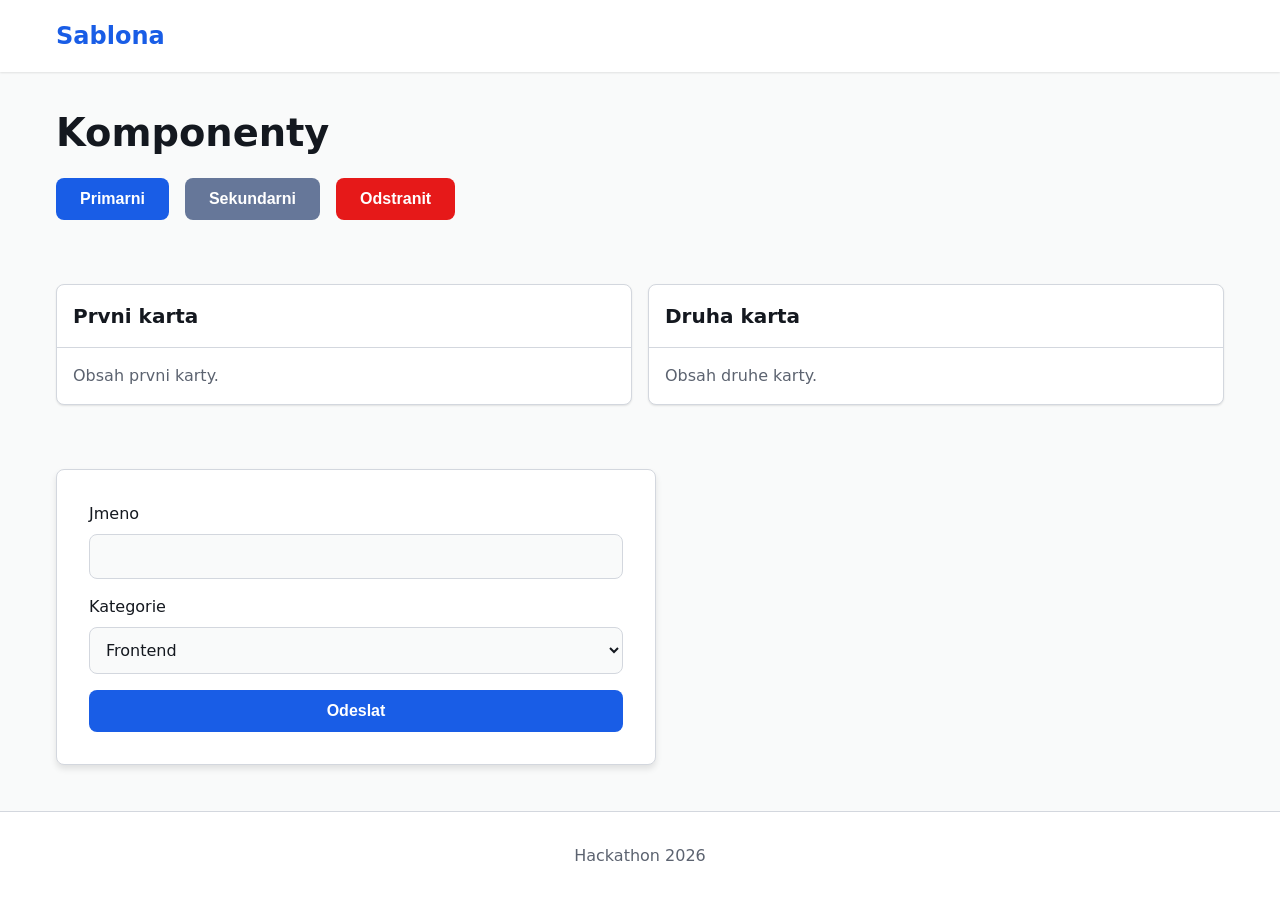
==== index.html @ 53287169 "Initial commit: hackathon template" ====
<!DOCTYPE html>
<html lang="cs" data-theme="light">

<head>
    <meta charset="UTF-8">
    <meta name="viewport" content="width=device-width, initial-scale=1.0">
    <meta name="description" content="Sablona pro hackathon">
    <meta name="theme-color" content="#ffffff">
    <meta property="og:title" content="Hackathon Sablona">
    <meta property="og:description" content="Sablona pro hackathon webove projekty">
    <meta property="og:type" content="website">
    <title>Hackathon Šablona</title>
    <link rel="stylesheet" href="stylesheets/common.css">
</head>

<body>
    <nav class="navbar">
        <div class="navbar__container">
            <span class="navbar__brand">Sablona</span>
            <ul class="navbar__menu">
                <li class="navbar__item">
                    <button class="navbar__theme-toggle" aria-label="Prepnout motiv">
                        <img src="assets/dark-mode.svg" alt="" class="navbar__theme-icon">
                    </button>
                </li>
            </ul>
        </div>
    </nav>
    <main class="main-content">
        <section class="section">
            <h1 class="section__title">Komponenty</h1>
            <div class="button-group">
                <button class="button button--primary">Primarni</button>
                <button class="button button--secondary">Sekundarni</button>
                <button class="button button--danger">Odstranit</button>
            </div>
        </section>
        <section class="section cards">
            <article class="card">
                <div class="card__header">
                    <h2 class="card__title">Prvni karta</h2>
                </div>
                <div class="card__body">
                    <p class="card__description">Obsah prvni karty.</p>
                </div>
            </article>
            <article class="card">
                <div class="card__header">
                    <h2 class="card__title">Druha karta</h2>
                </div>
                <div class="card__body">
                    <p class="card__description">Obsah druhe karty.</p>
                </div>
            </article>
        </section>
        <section class="section">
            <form class="form">
                <div class="form__group">
                    <label class="form__label" for="username">Jmeno</label>
                    <input class="form__input" type="text" id="username" name="username" required>
                </div>
                <div class="form__group">
                    <label class="form__label" for="category">Kategorie</label>
                    <select class="form__select" id="category" name="category" required>
                        <option value="frontend">Frontend</option>
                        <option value="backend">Backend</option>
                    </select>
                </div>
                <button class="button button--primary" type="submit">Odeslat</button>
            </form>
        </section>
    </main>
    <footer class="footer">
        <div class="footer__content">
            <p class="footer__text">Hackathon 2026</p>
        </div>
    </footer>
    <script src="scripts/dark-mode.js"></script>
    <script src="scripts/main.js"></script>
</body>

</html>
---- stylesheets/common.css ----
:root {
    --hue: 220;

    --color-primary-hue: var(--hue);
    --color-primary-saturation: 80%;
    --color-primary-lightness: 50%;

    --color-primary: hsl(var(--color-primary-hue), var(--color-primary-saturation), var(--color-primary-lightness));
    --color-primary-hover: hsl(var(--color-primary-hue), var(--color-primary-saturation), 60%);

    --color-secondary: hsl(var(--hue), 20%, 50%);
    --color-secondary-hover: hsl(var(--hue), 20%, 60%);

    --color-danger: hsl(0, 80%, 50%);
    --color-danger-hover: hsl(0, 80%, 60%);

    --background-color-body: hsl(var(--hue), 10%, 98%);
    --background-color-surface: hsl(var(--hue), 10%, 100%);

    --text-color-main: hsl(var(--hue), 20%, 10%);
    --text-color-muted: hsl(var(--hue), 10%, 40%);

    --border-color-main: hsl(var(--hue), 15%, 85%);
    --border-radius-standard: 0.5rem;

    --shadow-small: 0 1px 2px hsla(var(--hue), 50%, 0%, 0.1);
    --shadow-medium: 0 4px 6px hsla(var(--hue), 50%, 0%, 0.1);

    --transition-duration: 0.2s;

    --spacing-small: 0.5rem;
    --spacing-medium: 1rem;
    --spacing-large: 2rem;

    --container-maximum-width: 1200px;
}

[data-theme="dark"] {
    --background-color-body: hsl(var(--hue), 10%, 10%);
    --background-color-surface: hsl(var(--hue), 10%, 15%);

    --text-color-main: hsl(var(--hue), 10%, 95%);
    --text-color-muted: hsl(var(--hue), 10%, 70%);

    --border-color-main: hsl(var(--hue), 15%, 25%);

    --shadow-small: 0 1px 2px hsla(0, 0%, 0%, 0.5);
    --shadow-medium: 0 4px 6px hsla(0, 0%, 0%, 0.5);
}

* {
    box-sizing: border-box;
    margin: 0;
    padding: 0;
}

body {
    background-color: var(--background-color-body);
    color: var(--text-color-main);
    font-family: system-ui, sans-serif;
    transition: background-color var(--transition-duration), color var(--transition-duration);
    line-height: 1.5;
    display: flex;
    flex-direction: column;
    min-height: 100vh;
}

img {
    max-width: 100%;
    height: auto;
    display: block;
}

.main-content {
    flex: 1;
    width: 100%;
    max-width: var(--container-maximum-width);
    margin: 0 auto;
    padding: var(--spacing-large) var(--spacing-medium);
    display: flex;
    flex-direction: column;
    gap: clamp(2rem, 5vw, 4rem);
}

.section {
    display: flex;
    flex-direction: column;
    gap: var(--spacing-medium);
}

.section__title {
    font-size: clamp(1.5rem, 3vw, 2.5rem);
    color: var(--text-color-main);
}

.navbar {
    background-color: var(--background-color-surface);
    box-shadow: var(--shadow-small);
    position: sticky;
    top: 0;
    z-index: 100;
}

.navbar__container {
    max-width: var(--container-maximum-width);
    margin: 0 auto;
    padding: var(--spacing-medium);
    display: flex;
    justify-content: space-between;
    align-items: center;
}

.navbar__brand {
    font-size: 1.5rem;
    font-weight: 700;
    text-decoration: none;
    color: var(--color-primary);
}

.navbar__menu {
    display: flex;
    list-style: none;
    align-items: center;
    gap: var(--spacing-large);
}

.navbar__item {
    display: flex;
}

.navbar__theme-toggle {
    background-color: transparent;
    border: none;
    cursor: pointer;
    padding: var(--spacing-small);
    border-radius: var(--border-radius-standard);
    transition: background-color var(--transition-duration);
    display: flex;
    align-items: center;
    justify-content: center;
}

.navbar__theme-toggle:hover {
    background-color: var(--border-color-main);
}

.navbar__theme-icon {
    width: 24px;
    height: 24px;
}

.button-group {
    display: flex;
    flex-wrap: wrap;
    gap: var(--spacing-medium);
}

.button {
    padding: 0.75rem 1.5rem;
    border: none;
    border-radius: var(--border-radius-standard);
    font-size: 1rem;
    font-weight: 600;
    cursor: pointer;
    transition: background-color var(--transition-duration), transform var(--transition-duration);
    color: hsl(0, 0%, 100%);
}

.button:active {
    transform: scale(0.98);
}

.button--primary {
    background-color: var(--color-primary);
}

.button--primary:hover {
    background-color: var(--color-primary-hover);
}

.button--secondary {
    background-color: var(--color-secondary);
}

.button--secondary:hover {
    background-color: var(--color-secondary-hover);
}

.button--danger {
    background-color: var(--color-danger);
}

.button--danger:hover {
    background-color: var(--color-danger-hover);
}

.cards {
    display: grid;
    grid-template-columns: repeat(auto-fit, minmax(min(100%, 300px), 1fr));
    gap: var(--spacing-medium);
}

.card {
    background-color: var(--background-color-surface);
    border-radius: var(--border-radius-standard);
    box-shadow: var(--shadow-small);
    overflow: hidden;
    transition: transform var(--transition-duration), box-shadow var(--transition-duration);
    border: 1px solid var(--border-color-main);
    display: flex;
    flex-direction: column;
}

.card:hover {
    transform: translateY(-4px);
    box-shadow: var(--shadow-medium);
}

.card__header {
    padding: var(--spacing-medium);
    border-bottom: 1px solid var(--border-color-main);
}

.card__title {
    font-size: 1.25rem;
    color: var(--text-color-main);
}

.card__body {
    padding: var(--spacing-medium);
}

.card__description {
    color: var(--text-color-muted);
}

.form {
    background-color: var(--background-color-surface);
    padding: var(--spacing-large);
    border-radius: var(--border-radius-standard);
    box-shadow: var(--shadow-medium);
    border: 1px solid var(--border-color-main);
    display: flex;
    flex-direction: column;
    gap: var(--spacing-medium);
    max-width: 600px;
}

.form__group {
    display: flex;
    flex-direction: column;
    gap: var(--spacing-small);
}

.form__label {
    font-weight: 500;
    color: var(--text-color-main);
}

.form__input,
.form__select {
    width: 100%;
    padding: 0.75rem;
    border: 1px solid var(--border-color-main);
    border-radius: var(--border-radius-standard);
    background-color: var(--background-color-body);
    color: var(--text-color-main);
    font-size: 1rem;
    font-family: inherit;
    transition: border-color var(--transition-duration), box-shadow var(--transition-duration);
}

.form__input:focus,
.form__select:focus {
    outline: none;
    border-color: var(--color-primary);
    box-shadow: 0 0 0 3px hsla(var(--hue), 80%, 50%, 0.2);
}

.footer {
    background-color: var(--background-color-surface);
    border-top: 1px solid var(--border-color-main);
    padding: var(--spacing-large) var(--spacing-medium);
    margin-top: auto;
}

.footer__content {
    max-width: var(--container-maximum-width);
    margin: 0 auto;
    text-align: center;
}

.footer__text {
    color: var(--text-color-muted);
}
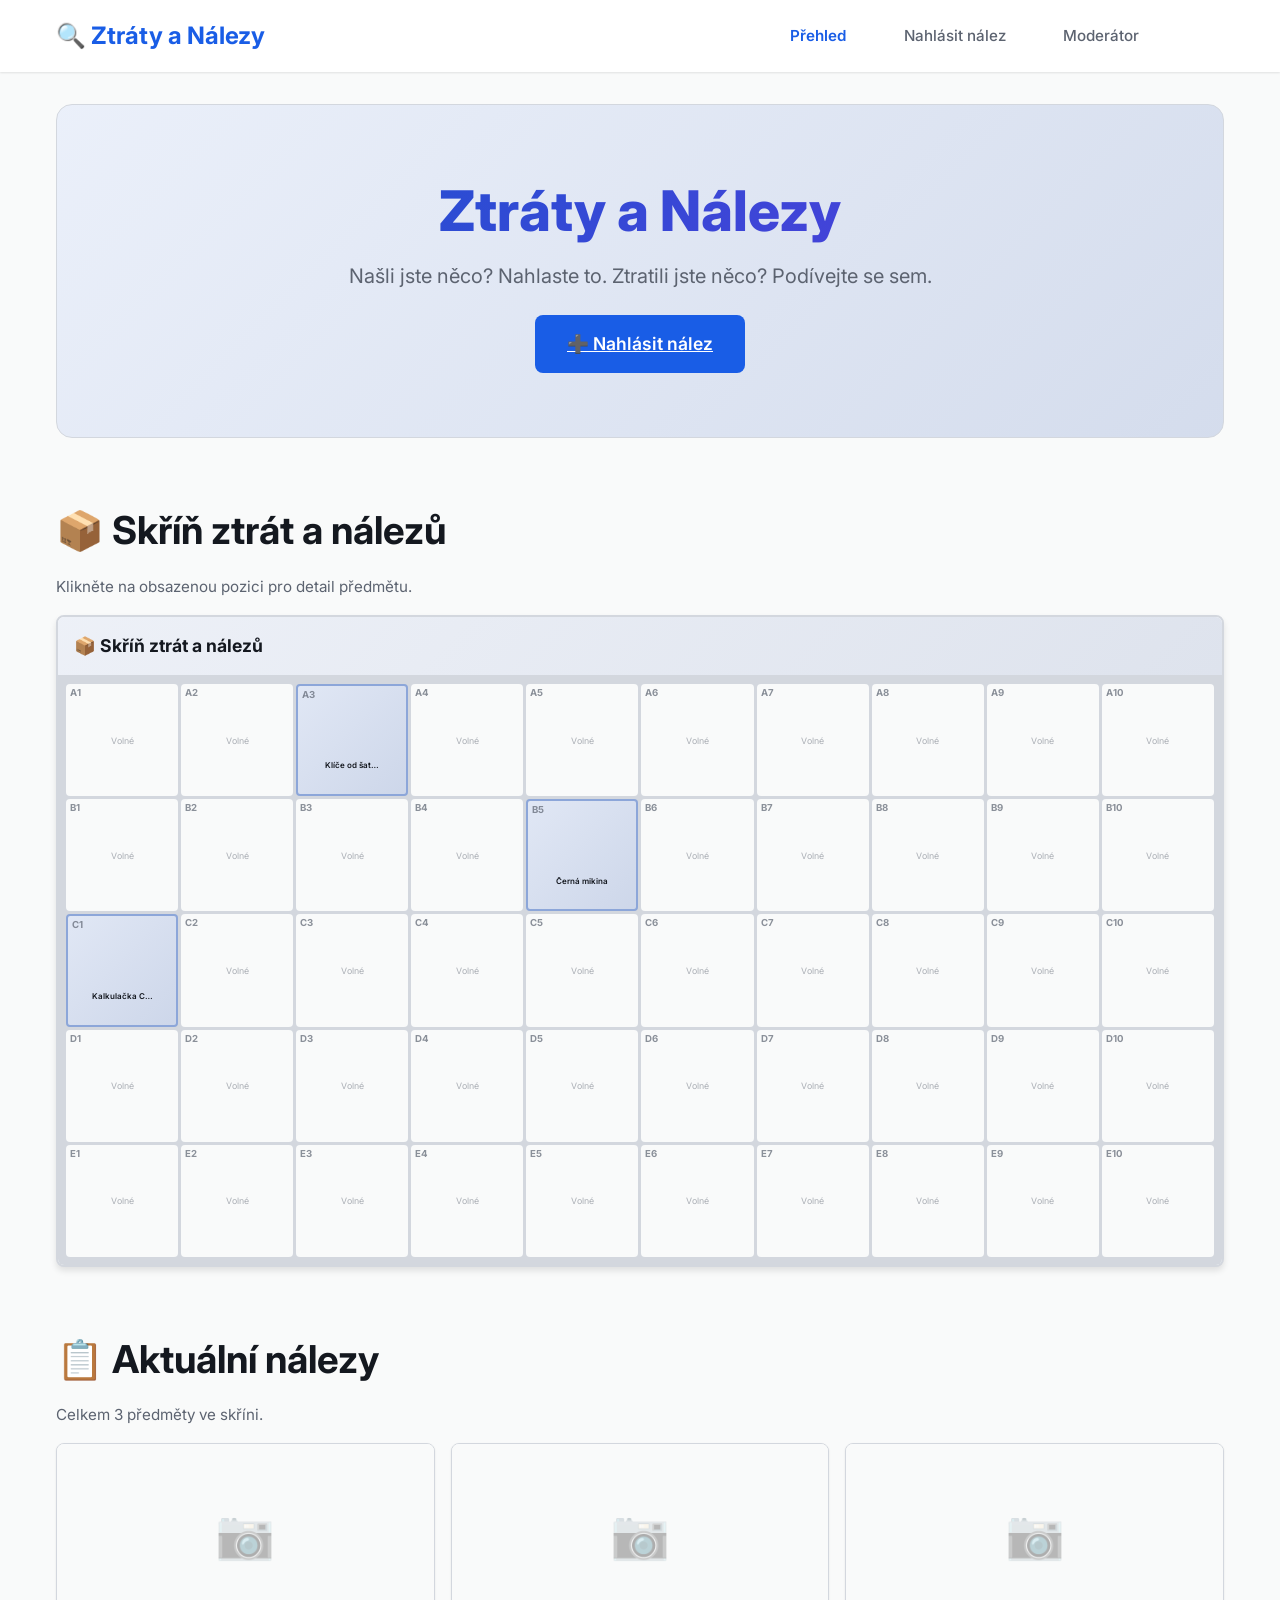
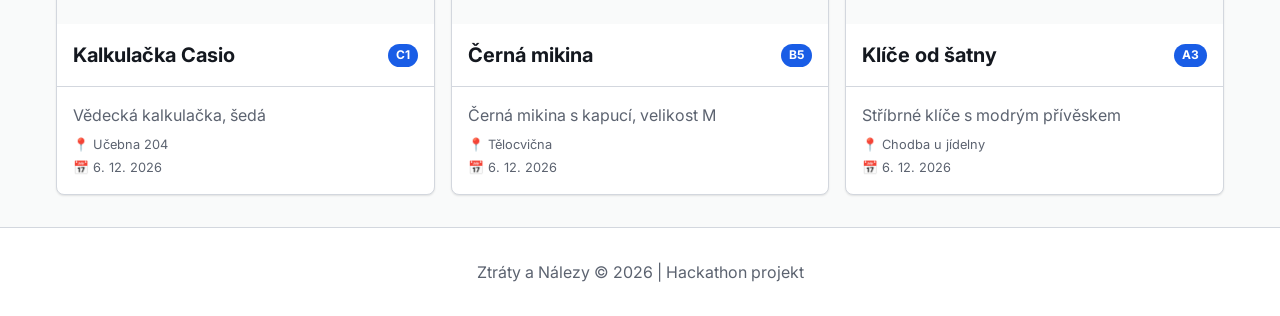
==== commit c6fe9e5c: "feat: SPA app with localStorage, cabinet view, CRUD, admin panel" ====
--- a/index.html
+++ b/index.html
@@ -4,78 +4,73 @@
 <head>
     <meta charset="UTF-8">
     <meta name="viewport" content="width=device-width, initial-scale=1.0">
-    <meta name="description" content="Sablona pro hackathon">
+    <meta name="description" content="Ztráty a nálezy – školní aplikace pro správu nalezených předmětů">
     <meta name="theme-color" content="#ffffff">
-    <meta property="og:title" content="Hackathon Sablona">
-    <meta property="og:description" content="Sablona pro hackathon webove projekty">
+    <meta property="og:title" content="Ztráty a Nálezy">
+    <meta property="og:description" content="Školní systém pro správu ztrát a nálezů">
     <meta property="og:type" content="website">
-    <title>Hackathon Šablona</title>
+    <title>Ztráty a Nálezy</title>
+    <link rel="preconnect" href="https://fonts.googleapis.com">
+    <link rel="preconnect" href="https://fonts.gstatic.com" crossorigin>
+    <link href="https://fonts.googleapis.com/css2?family=Inter:wght@400;500;600;700;800&display=swap" rel="stylesheet">
     <link rel="stylesheet" href="stylesheets/common.css">
+    <link rel="stylesheet" href="stylesheets/cabinet.css">
+    <link rel="stylesheet" href="stylesheets/views.css">
 </head>
 
 <body>
     <nav class="navbar">
         <div class="navbar__container">
-            <span class="navbar__brand">Sablona</span>
-            <ul class="navbar__menu">
+            <a href="#/" class="navbar__brand">
+                <span class="navbar__logo">🔍</span>
+                Ztráty a Nálezy
+            </a>
+            <ul class="navbar__menu" id="nav-menu">
                 <li class="navbar__item">
-                    <button class="navbar__theme-toggle" aria-label="Prepnout motiv">
+                    <a href="#/" class="navbar__link navbar__link--active" data-nav="home">Přehled</a>
+                </li>
+                <li class="navbar__item">
+                    <a href="#/add" class="navbar__link" data-nav="add">Nahlásit nález</a>
+                </li>
+                <li class="navbar__item">
+                    <a href="#/admin" class="navbar__link" data-nav="admin">Moderátor</a>
+                </li>
+                <li class="navbar__item">
+                    <button class="navbar__theme-toggle" id="theme-toggle" aria-label="Přepnout motiv">
                         <img src="assets/dark-mode.svg" alt="" class="navbar__theme-icon">
                     </button>
                 </li>
             </ul>
+            <button class="navbar__hamburger" id="hamburger-toggle" aria-label="Otevřít menu">
+                <span></span>
+                <span></span>
+                <span></span>
+            </button>
         </div>
     </nav>
-    <main class="main-content">
-        <section class="section">
-            <h1 class="section__title">Komponenty</h1>
-            <div class="button-group">
-                <button class="button button--primary">Primarni</button>
-                <button class="button button--secondary">Sekundarni</button>
-                <button class="button button--danger">Odstranit</button>
-            </div>
-        </section>
-        <section class="section cards">
-            <article class="card">
-                <div class="card__header">
-                    <h2 class="card__title">Prvni karta</h2>
-                </div>
-                <div class="card__body">
-                    <p class="card__description">Obsah prvni karty.</p>
-                </div>
-            </article>
-            <article class="card">
-                <div class="card__header">
-                    <h2 class="card__title">Druha karta</h2>
-                </div>
-                <div class="card__body">
-                    <p class="card__description">Obsah druhe karty.</p>
-                </div>
-            </article>
-        </section>
-        <section class="section">
-            <form class="form">
-                <div class="form__group">
-                    <label class="form__label" for="username">Jmeno</label>
-                    <input class="form__input" type="text" id="username" name="username" required>
-                </div>
-                <div class="form__group">
-                    <label class="form__label" for="category">Kategorie</label>
-                    <select class="form__select" id="category" name="category" required>
-                        <option value="frontend">Frontend</option>
-                        <option value="backend">Backend</option>
-                    </select>
-                </div>
-                <button class="button button--primary" type="submit">Odeslat</button>
-            </form>
-        </section>
+
+    <main class="main-content" id="app-root">
+        <div class="loading-spinner" id="initial-loader">
+            <div class="spinner"></div>
+            <p>Načítání...</p>
+        </div>
     </main>
+
     <footer class="footer">
         <div class="footer__content">
-            <p class="footer__text">Hackathon 2026</p>
+            <p class="footer__text">Ztráty a Nálezy &copy; 2026 | Hackathon projekt</p>
         </div>
     </footer>
+
+    <script src="scripts/data-service.js"></script>
+    <script src="scripts/storage.js"></script>
+    <script src="scripts/cabinet.js"></script>
     <script src="scripts/dark-mode.js"></script>
+    <script src="scripts/router.js"></script>
+    <script src="scripts/views/home.js"></script>
+    <script src="scripts/views/add-item.js"></script>
+    <script src="scripts/views/item-detail.js"></script>
+    <script src="scripts/views/admin.js"></script>
     <script src="scripts/main.js"></script>
 </body>
 
--- a/stylesheets/common.css
+++ b/stylesheets/common.css
@@ -57,7 +57,7 @@
 body {
     background-color: var(--background-color-body);
     color: var(--text-color-main);
-    font-family: system-ui, sans-serif;
+    font-family: 'Inter', system-ui, sans-serif;
     transition: background-color var(--transition-duration), color var(--transition-duration);
     line-height: 1.5;
     display: flex;
@@ -292,4 +292,85 @@
 
 .footer__text {
     color: var(--text-color-muted);
+}
+
+/* ---- Hamburger menu ---- */
+.navbar__hamburger {
+    display: none;
+    flex-direction: column;
+    gap: 5px;
+    padding: 0.5rem;
+    background: none;
+    border: none;
+    cursor: pointer;
+}
+
+.navbar__hamburger span {
+    display: block;
+    width: 24px;
+    height: 2px;
+    background-color: var(--text-color-main);
+    transition: all 0.3s ease;
+    border-radius: 2px;
+}
+
+.navbar__hamburger--active span:nth-child(1) {
+    transform: rotate(45deg) translate(5px, 5px);
+}
+
+.navbar__hamburger--active span:nth-child(2) {
+    opacity: 0;
+}
+
+.navbar__hamburger--active span:nth-child(3) {
+    transform: rotate(-45deg) translate(5px, -5px);
+}
+
+@media (max-width: 768px) {
+    .navbar__hamburger {
+        display: flex;
+    }
+
+    .navbar__menu {
+        display: none;
+        position: absolute;
+        top: 100%;
+        left: 0;
+        right: 0;
+        flex-direction: column;
+        background-color: var(--background-color-surface);
+        box-shadow: var(--shadow-medium);
+        padding: var(--spacing-medium);
+        gap: var(--spacing-small);
+        border-top: 1px solid var(--border-color-main);
+    }
+
+    .navbar__menu--open {
+        display: flex;
+    }
+
+    .navbar__container {
+        position: relative;
+    }
+}
+
+/* ---- Nav links ---- */
+.navbar__link {
+    color: var(--text-color-muted);
+    text-decoration: none;
+    font-weight: 500;
+    font-size: 0.95rem;
+    padding: 0.4rem 0.8rem;
+    border-radius: var(--border-radius-standard);
+    transition: all var(--transition-duration);
+}
+
+.navbar__link:hover {
+    color: var(--text-color-main);
+    background-color: var(--border-color-main);
+}
+
+.navbar__link--active {
+    color: var(--color-primary);
+    font-weight: 600;
 }
--- a/stylesheets/cabinet.css
+++ b/stylesheets/cabinet.css
@@ -0,0 +1,214 @@
+/* =============================================================================
+   Cabinet – vizualizace skříně
+   ============================================================================= */
+
+.cabinet {
+    background-color: var(--background-color-surface);
+    border: 2px solid var(--border-color-main);
+    border-radius: var(--border-radius-standard);
+    overflow: hidden;
+    box-shadow: var(--shadow-medium);
+}
+
+.cabinet__header {
+    padding: var(--spacing-medium);
+    border-bottom: 1px solid var(--border-color-main);
+    background: linear-gradient(135deg,
+            hsl(var(--hue), 40%, 95%),
+            hsl(var(--hue), 30%, 90%));
+}
+
+[data-theme="dark"] .cabinet__header {
+    background: linear-gradient(135deg,
+            hsl(var(--hue), 20%, 18%),
+            hsl(var(--hue), 15%, 14%));
+}
+
+.cabinet__title {
+    font-size: 1.1rem;
+    font-weight: 700;
+    color: var(--text-color-main);
+}
+
+.cabinet__grid {
+    display: grid;
+    grid-template-columns: repeat(10, 1fr);
+    gap: 3px;
+    padding: var(--spacing-small);
+    background-color: var(--border-color-main);
+}
+
+.cabinet__cell {
+    aspect-ratio: 1;
+    background-color: var(--background-color-body);
+    border-radius: 4px;
+    display: flex;
+    flex-direction: column;
+    align-items: center;
+    justify-content: center;
+    padding: 4px;
+    position: relative;
+    transition: all var(--transition-duration) ease;
+    cursor: default;
+    overflow: hidden;
+    min-height: 60px;
+}
+
+.cabinet__cell-label {
+    font-size: 0.6rem;
+    font-weight: 700;
+    color: var(--text-color-muted);
+    position: absolute;
+    top: 2px;
+    left: 4px;
+    opacity: 0.7;
+    z-index: 2;
+}
+
+.cabinet__cell-empty {
+    font-size: 0.55rem;
+    color: var(--text-color-muted);
+    opacity: 0.5;
+}
+
+/* Obsazená buňka */
+.cabinet__cell--occupied {
+    background: linear-gradient(135deg,
+            hsl(var(--hue), 50%, 92%),
+            hsl(var(--hue), 40%, 86%));
+    cursor: pointer;
+    border: 2px solid hsl(var(--hue), 50%, 70%);
+}
+
+[data-theme="dark"] .cabinet__cell--occupied {
+    background: linear-gradient(135deg,
+            hsl(var(--hue), 30%, 22%),
+            hsl(var(--hue), 25%, 18%));
+    border-color: hsl(var(--hue), 40%, 40%);
+}
+
+.cabinet__cell--occupied:hover {
+    transform: scale(1.05);
+    box-shadow: 0 4px 12px hsla(var(--hue), 60%, 50%, 0.3);
+    z-index: 10;
+}
+
+.cabinet__cell-preview {
+    width: 70%;
+    height: 50%;
+    border-radius: 3px;
+    overflow: hidden;
+    display: flex;
+    align-items: center;
+    justify-content: center;
+}
+
+.cabinet__cell-img {
+    width: 100%;
+    height: 100%;
+    object-fit: cover;
+    border-radius: 3px;
+}
+
+.cabinet__cell-name {
+    font-size: 0.5rem;
+    font-weight: 600;
+    color: var(--text-color-main);
+    text-align: center;
+    line-height: 1.2;
+    margin-top: 2px;
+    max-width: 100%;
+    overflow: hidden;
+    text-overflow: ellipsis;
+    white-space: nowrap;
+}
+
+/* Volitelná buňka (ve formuláři) */
+.cabinet__cell--selectable {
+    cursor: pointer;
+    background-color: hsla(140, 50%, 92%, 1);
+    border: 2px dashed hsla(140, 50%, 50%, 0.5);
+}
+
+[data-theme="dark"] .cabinet__cell--selectable {
+    background-color: hsla(140, 30%, 15%, 1);
+    border-color: hsla(140, 40%, 35%, 0.5);
+}
+
+.cabinet__cell--selectable:hover {
+    background-color: hsla(140, 60%, 85%, 1);
+    border-color: hsla(140, 60%, 45%, 0.8);
+    transform: scale(1.05);
+}
+
+[data-theme="dark"] .cabinet__cell--selectable:hover {
+    background-color: hsla(140, 30%, 22%, 1);
+    border-color: hsla(140, 50%, 40%, 0.8);
+}
+
+/* Vybraná buňka */
+.cabinet__cell--selected {
+    background-color: hsl(140, 60%, 75%) !important;
+    border: 2px solid hsl(140, 70%, 40%) !important;
+    box-shadow: 0 0 0 3px hsla(140, 70%, 50%, 0.3);
+}
+
+[data-theme="dark"] .cabinet__cell--selected {
+    background-color: hsl(140, 40%, 25%) !important;
+    border-color: hsl(140, 50%, 45%) !important;
+}
+
+/* Vybraná pozice label */
+.selected-position {
+    display: none;
+    padding: 0.5rem 1rem;
+    background: hsl(140, 50%, 92%);
+    border: 1px solid hsl(140, 40%, 70%);
+    border-radius: var(--border-radius-standard);
+    color: hsl(140, 60%, 25%);
+    font-weight: 600;
+    font-size: 0.9rem;
+    margin-bottom: 0.5rem;
+}
+
+[data-theme="dark"] .selected-position {
+    background: hsl(140, 30%, 15%);
+    border-color: hsl(140, 30%, 35%);
+    color: hsl(140, 40%, 70%);
+}
+
+.selected-position.visible {
+    display: inline-block;
+}
+
+/* Responsive – menší buňky na mobilu */
+@media (max-width: 768px) {
+    .cabinet__grid {
+        grid-template-columns: repeat(10, 1fr);
+        gap: 2px;
+        padding: 3px;
+    }
+
+    .cabinet__cell {
+        min-height: 40px;
+        padding: 2px;
+    }
+
+    .cabinet__cell-label {
+        font-size: 0.45rem;
+    }
+
+    .cabinet__cell-name {
+        font-size: 0.4rem;
+    }
+
+    .cabinet__cell-empty {
+        display: none;
+    }
+}
+
+@media (max-width: 480px) {
+    .cabinet__grid {
+        grid-template-columns: repeat(5, 1fr);
+    }
+}
--- a/stylesheets/views.css
+++ b/stylesheets/views.css
@@ -0,0 +1,673 @@
+/* =============================================================================
+   Views – styly pro jednotlivé pohledy a komponenty
+   ============================================================================= */
+
+/* ---- Hero sekce ---- */
+.hero {
+    text-align: center;
+    padding: clamp(2rem, 6vw, 4rem) var(--spacing-medium);
+    background: linear-gradient(135deg,
+            hsl(var(--hue), 60%, 95%),
+            hsl(var(--hue), 40%, 88%));
+    border-radius: calc(var(--border-radius-standard) * 2);
+    border: 1px solid var(--border-color-main);
+}
+
+[data-theme="dark"] .hero {
+    background: linear-gradient(135deg,
+            hsl(var(--hue), 25%, 16%),
+            hsl(var(--hue), 20%, 12%));
+}
+
+.hero__title {
+    font-size: clamp(2rem, 5vw, 3.5rem);
+    font-weight: 800;
+    background: linear-gradient(135deg,
+            hsl(var(--hue), 80%, 45%),
+            hsl(calc(var(--hue) + 30), 70%, 55%));
+    -webkit-background-clip: text;
+    -webkit-text-fill-color: transparent;
+    background-clip: text;
+    margin-bottom: 0.5rem;
+}
+
+.hero__subtitle {
+    font-size: clamp(1rem, 2vw, 1.25rem);
+    color: var(--text-color-muted);
+    margin-bottom: 1.5rem;
+}
+
+.hero__actions {
+    display: flex;
+    justify-content: center;
+    gap: var(--spacing-medium);
+    flex-wrap: wrap;
+}
+
+/* ---- Tlačítka – rozšíření ---- */
+.button--large {
+    padding: 1rem 2rem;
+    font-size: 1.1rem;
+}
+
+.button--small {
+    padding: 0.4rem 0.8rem;
+    font-size: 0.8rem;
+}
+
+/* ---- Section rozšíření ---- */
+.section__description {
+    color: var(--text-color-muted);
+    font-size: 0.95rem;
+}
+
+/* ---- Page header ---- */
+.page-header {
+    display: flex;
+    flex-direction: column;
+    gap: var(--spacing-small);
+    margin-bottom: var(--spacing-medium);
+}
+
+.back-link {
+    color: var(--color-primary);
+    text-decoration: none;
+    font-weight: 500;
+    font-size: 0.9rem;
+    transition: opacity var(--transition-duration);
+}
+
+.back-link:hover {
+    opacity: 0.8;
+}
+
+/* ---- Cards – rozšíření ---- */
+.card--clickable {
+    cursor: pointer;
+}
+
+.card__image-container {
+    width: 100%;
+    height: 180px;
+    overflow: hidden;
+    background-color: var(--background-color-body);
+}
+
+.card__image {
+    width: 100%;
+    height: 100%;
+    object-fit: cover;
+    transition: transform 0.3s ease;
+}
+
+.card--clickable:hover .card__image {
+    transform: scale(1.05);
+}
+
+.card__image-placeholder {
+    width: 100%;
+    height: 100%;
+    display: flex;
+    align-items: center;
+    justify-content: center;
+    font-size: 3rem;
+    color: var(--text-color-muted);
+    opacity: 0.3;
+}
+
+.card__header {
+    display: flex;
+    justify-content: space-between;
+    align-items: center;
+}
+
+.card__badge {
+    background: var(--color-primary);
+    color: white;
+    padding: 0.15rem 0.5rem;
+    border-radius: 999px;
+    font-size: 0.75rem;
+    font-weight: 700;
+}
+
+.card__meta {
+    display: flex;
+    flex-direction: column;
+    gap: 0.25rem;
+    margin-top: 0.5rem;
+}
+
+.card__meta-item {
+    font-size: 0.8rem;
+    color: var(--text-color-muted);
+}
+
+/* ---- Photo upload ---- */
+.photo-upload {
+    position: relative;
+}
+
+.photo-upload__input {
+    position: absolute;
+    opacity: 0;
+    width: 0;
+    height: 0;
+}
+
+.photo-upload__label {
+    display: flex;
+    flex-direction: column;
+    align-items: center;
+    justify-content: center;
+    padding: 2rem;
+    border: 2px dashed var(--border-color-main);
+    border-radius: var(--border-radius-standard);
+    cursor: pointer;
+    transition: all var(--transition-duration);
+    background: var(--background-color-body);
+}
+
+.photo-upload__label:hover {
+    border-color: var(--color-primary);
+    background: hsl(var(--hue), 40%, 96%);
+}
+
+[data-theme="dark"] .photo-upload__label:hover {
+    background: hsl(var(--hue), 15%, 18%);
+}
+
+.photo-upload__icon {
+    font-size: 2.5rem;
+    margin-bottom: 0.5rem;
+}
+
+.photo-upload__text {
+    color: var(--text-color-muted);
+    font-size: 0.9rem;
+}
+
+.photo-preview {
+    margin-top: var(--spacing-medium);
+    display: flex;
+    flex-direction: column;
+    align-items: center;
+    gap: var(--spacing-small);
+}
+
+.photo-preview__img {
+    max-width: 300px;
+    max-height: 300px;
+    border-radius: var(--border-radius-standard);
+    border: 1px solid var(--border-color-main);
+    box-shadow: var(--shadow-small);
+}
+
+.photo-preview__loading {
+    color: var(--text-color-muted);
+    font-style: italic;
+}
+
+.photo-preview__error {
+    color: var(--color-danger);
+}
+
+/* ---- Detail view ---- */
+.detail {
+    display: grid;
+    grid-template-columns: 1fr 1fr;
+    gap: var(--spacing-large);
+    background: var(--background-color-surface);
+    border-radius: calc(var(--border-radius-standard) * 2);
+    border: 1px solid var(--border-color-main);
+    overflow: hidden;
+    box-shadow: var(--shadow-medium);
+}
+
+.detail__image-section {
+    min-height: 300px;
+    background: var(--background-color-body);
+    display: flex;
+    align-items: center;
+    justify-content: center;
+}
+
+.detail__image {
+    width: 100%;
+    height: 100%;
+    object-fit: cover;
+}
+
+.detail__image-placeholder {
+    font-size: 3rem;
+    color: var(--text-color-muted);
+    opacity: 0.3;
+    text-align: center;
+    line-height: 1.8;
+}
+
+.detail__info-section {
+    padding: var(--spacing-large);
+    display: flex;
+    flex-direction: column;
+    gap: var(--spacing-medium);
+}
+
+.detail__header {
+    display: flex;
+    justify-content: space-between;
+    align-items: flex-start;
+    gap: var(--spacing-medium);
+    flex-wrap: wrap;
+}
+
+.detail__title {
+    font-size: clamp(1.5rem, 3vw, 2rem);
+    font-weight: 800;
+}
+
+.detail__badge {
+    padding: 0.3rem 0.8rem;
+    border-radius: 999px;
+    font-size: 0.8rem;
+    font-weight: 700;
+    white-space: nowrap;
+}
+
+.detail__badge--available {
+    background: hsl(var(--hue), 50%, 90%);
+    color: hsl(var(--hue), 60%, 35%);
+}
+
+.detail__badge--picked {
+    background: hsl(140, 50%, 90%);
+    color: hsl(140, 60%, 30%);
+}
+
+[data-theme="dark"] .detail__badge--available {
+    background: hsl(var(--hue), 30%, 20%);
+    color: hsl(var(--hue), 50%, 70%);
+}
+
+[data-theme="dark"] .detail__badge--picked {
+    background: hsl(140, 25%, 18%);
+    color: hsl(140, 50%, 65%);
+}
+
+.detail__description {
+    color: var(--text-color-muted);
+    font-size: 1rem;
+    line-height: 1.6;
+}
+
+.detail__meta-grid {
+    display: grid;
+    grid-template-columns: 1fr 1fr;
+    gap: var(--spacing-small);
+}
+
+.detail__meta-card {
+    display: flex;
+    align-items: center;
+    gap: 0.6rem;
+    padding: 0.75rem;
+    background: var(--background-color-body);
+    border-radius: var(--border-radius-standard);
+    border: 1px solid var(--border-color-main);
+}
+
+.detail__meta-icon {
+    font-size: 1.3rem;
+}
+
+.detail__meta-label {
+    display: block;
+    font-size: 0.7rem;
+    color: var(--text-color-muted);
+    text-transform: uppercase;
+    letter-spacing: 0.05em;
+}
+
+.detail__meta-value {
+    display: block;
+    font-weight: 600;
+    font-size: 0.9rem;
+}
+
+/* Pickup form */
+.detail__pickup-form {
+    padding: var(--spacing-medium);
+    background: hsl(var(--hue), 30%, 95%);
+    border-radius: var(--border-radius-standard);
+    border: 1px solid var(--border-color-main);
+}
+
+[data-theme="dark"] .detail__pickup-form {
+    background: hsl(var(--hue), 15%, 14%);
+}
+
+.detail__pickup-title {
+    font-size: 1.1rem;
+    margin-bottom: 0.5rem;
+}
+
+.detail__pickup-hint {
+    font-size: 0.9rem;
+    color: var(--text-color-muted);
+    margin-bottom: 1rem;
+}
+
+.detail__pickup-inline {
+    display: flex;
+    gap: var(--spacing-small);
+}
+
+.detail__pickup-inline .form__input {
+    flex: 1;
+}
+
+.detail__pickup-info {
+    padding: var(--spacing-medium);
+    background: hsl(140, 40%, 93%);
+    border-radius: var(--border-radius-standard);
+    border: 1px solid hsl(140, 30%, 75%);
+}
+
+[data-theme="dark"] .detail__pickup-info {
+    background: hsl(140, 20%, 14%);
+    border-color: hsl(140, 20%, 30%);
+}
+
+/* ---- Success view ---- */
+.success-view {
+    display: flex;
+    justify-content: center;
+    padding-top: 2rem;
+}
+
+.success-card {
+    text-align: center;
+    background: var(--background-color-surface);
+    padding: var(--spacing-large);
+    border-radius: calc(var(--border-radius-standard) * 2);
+    border: 1px solid var(--border-color-main);
+    box-shadow: var(--shadow-medium);
+    max-width: 500px;
+    width: 100%;
+}
+
+.success-card__icon {
+    font-size: 4rem;
+    margin-bottom: 1rem;
+}
+
+.success-card__title {
+    font-size: 1.8rem;
+    font-weight: 800;
+    margin-bottom: 0.5rem;
+}
+
+.success-card__text {
+    color: var(--text-color-muted);
+    margin-bottom: 1.5rem;
+}
+
+.success-card__instructions {
+    text-align: left;
+    padding: var(--spacing-medium);
+    background: hsl(var(--hue), 30%, 96%);
+    border-radius: var(--border-radius-standard);
+    margin-bottom: 1rem;
+}
+
+[data-theme="dark"] .success-card__instructions {
+    background: hsl(var(--hue), 15%, 14%);
+}
+
+.success-card__instructions ol {
+    padding-left: 1.5rem;
+    margin-top: 0.5rem;
+}
+
+.success-card__instructions li {
+    margin-bottom: 0.3rem;
+    color: var(--text-color-muted);
+}
+
+/* ---- Admin ---- */
+.admin-header {
+    display: flex;
+    justify-content: space-between;
+    align-items: center;
+    gap: var(--spacing-medium);
+    flex-wrap: wrap;
+}
+
+.admin-login-form {
+    max-width: 400px;
+}
+
+.admin-stats {
+    display: grid;
+    grid-template-columns: repeat(auto-fit, minmax(140px, 1fr));
+    gap: var(--spacing-medium);
+    margin-bottom: var(--spacing-large);
+}
+
+.stat-card {
+    background: var(--background-color-surface);
+    border: 1px solid var(--border-color-main);
+    border-radius: var(--border-radius-standard);
+    padding: var(--spacing-medium);
+    text-align: center;
+    box-shadow: var(--shadow-small);
+    border-top: 3px solid var(--color-primary);
+}
+
+.stat-card--success {
+    border-top-color: hsl(140, 60%, 45%);
+}
+
+.stat-card--info {
+    border-top-color: hsl(var(--hue), 50%, 50%);
+}
+
+.stat-card__number {
+    display: block;
+    font-size: 2.5rem;
+    font-weight: 800;
+    color: var(--text-color-main);
+}
+
+.stat-card__label {
+    display: block;
+    font-size: 0.85rem;
+    color: var(--text-color-muted);
+    margin-top: 0.25rem;
+}
+
+/* Admin table */
+.admin-table-wrapper {
+    overflow-x: auto;
+    border-radius: var(--border-radius-standard);
+    border: 1px solid var(--border-color-main);
+    box-shadow: var(--shadow-small);
+}
+
+.admin-table {
+    width: 100%;
+    border-collapse: collapse;
+    background: var(--background-color-surface);
+}
+
+.admin-table th {
+    padding: 0.75rem 1rem;
+    text-align: left;
+    font-weight: 700;
+    font-size: 0.8rem;
+    text-transform: uppercase;
+    letter-spacing: 0.05em;
+    color: var(--text-color-muted);
+    background: var(--background-color-body);
+    border-bottom: 2px solid var(--border-color-main);
+}
+
+.admin-table td {
+    padding: 0.75rem 1rem;
+    border-bottom: 1px solid var(--border-color-main);
+    vertical-align: middle;
+}
+
+.admin-table__row--picked {
+    opacity: 0.6;
+}
+
+.admin-table__empty {
+    text-align: center;
+    color: var(--text-color-muted);
+    padding: 2rem !important;
+}
+
+.admin-table__actions {
+    display: flex;
+    gap: 0.3rem;
+}
+
+.table-badge {
+    background: var(--background-color-body);
+    padding: 0.15rem 0.5rem;
+    border-radius: 4px;
+    font-size: 0.8rem;
+    font-weight: 700;
+    font-family: monospace;
+    border: 1px solid var(--border-color-main);
+}
+
+.status-badge {
+    padding: 0.2rem 0.6rem;
+    border-radius: 999px;
+    font-size: 0.75rem;
+    font-weight: 600;
+    white-space: nowrap;
+}
+
+.status-badge--available {
+    background: hsl(var(--hue), 50%, 90%);
+    color: hsl(var(--hue), 60%, 35%);
+}
+
+.status-badge--picked {
+    background: hsl(140, 50%, 90%);
+    color: hsl(140, 60%, 30%);
+}
+
+[data-theme="dark"] .status-badge--available {
+    background: hsl(var(--hue), 25%, 20%);
+    color: hsl(var(--hue), 50%, 70%);
+}
+
+[data-theme="dark"] .status-badge--picked {
+    background: hsl(140, 20%, 18%);
+    color: hsl(140, 45%, 65%);
+}
+
+.text-muted {
+    color: var(--text-color-muted);
+}
+
+/* ---- Error view ---- */
+.error-view {
+    text-align: center;
+    padding: 4rem 0;
+}
+
+.error-message {
+    color: var(--color-danger);
+    margin-bottom: 1.5rem;
+}
+
+/* ---- Loading spinner ---- */
+.loading-spinner {
+    display: flex;
+    flex-direction: column;
+    align-items: center;
+    justify-content: center;
+    padding: 4rem;
+    gap: 1rem;
+    color: var(--text-color-muted);
+}
+
+.spinner {
+    width: 40px;
+    height: 40px;
+    border: 4px solid var(--border-color-main);
+    border-top-color: var(--color-primary);
+    border-radius: 50%;
+    animation: spin 0.8s linear infinite;
+}
+
+@keyframes spin {
+    to {
+        transform: rotate(360deg);
+    }
+}
+
+/* ---- Form rozšíření ---- */
+.form__textarea {
+    resize: vertical;
+    min-height: 80px;
+}
+
+.form__hint {
+    font-size: 0.8rem;
+    color: var(--text-color-muted);
+}
+
+.form__actions {
+    margin-top: var(--spacing-small);
+}
+
+/* ---- View transitions ---- */
+.view-transition {
+    animation: fadeIn 0.3s ease;
+}
+
+@keyframes fadeIn {
+    from {
+        opacity: 0;
+        transform: translateY(8px);
+    }
+
+    to {
+        opacity: 1;
+        transform: translateY(0);
+    }
+}
+
+/* ---- Responsive ---- */
+@media (max-width: 768px) {
+    .detail {
+        grid-template-columns: 1fr;
+    }
+
+    .detail__image-section {
+        min-height: 200px;
+        max-height: 300px;
+    }
+
+    .detail__meta-grid {
+        grid-template-columns: 1fr;
+    }
+
+    .detail__pickup-inline {
+        flex-direction: column;
+    }
+
+    .admin-table {
+        font-size: 0.85rem;
+    }
+
+    .admin-table th,
+    .admin-table td {
+        padding: 0.5rem;
+    }
+}
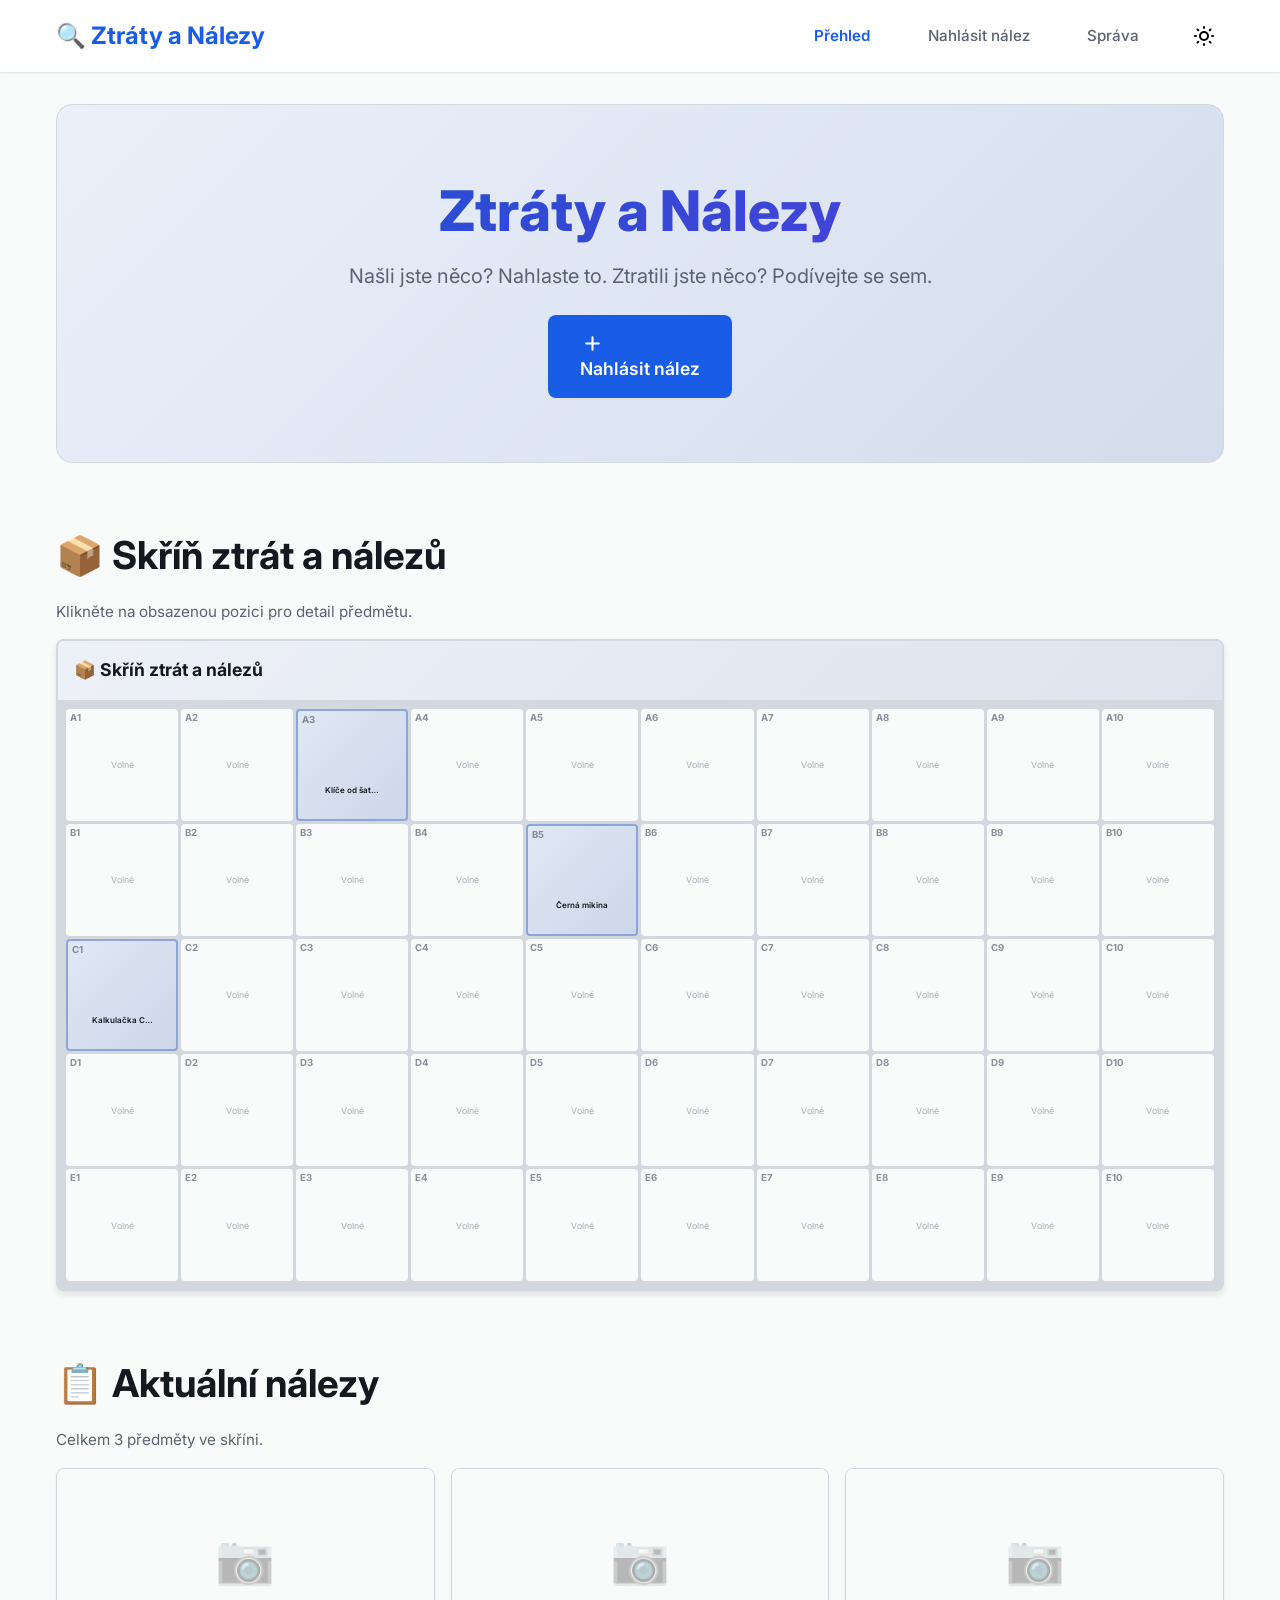
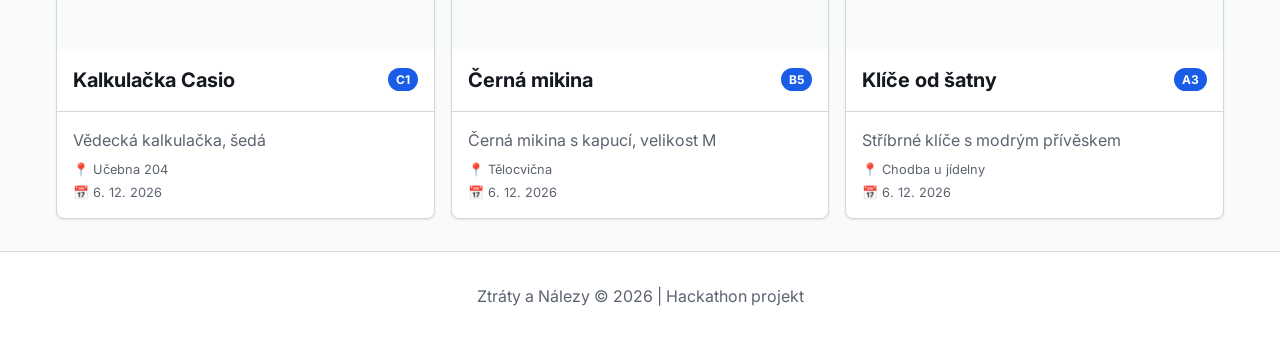
==== commit 0a82541e: "style: zmenseni ikony plus v tlacitku a uprava zarovnani" ====
--- a/index.html
+++ b/index.html
@@ -6,10 +6,7 @@
     <meta name="viewport" content="width=device-width, initial-scale=1.0">
     <meta name="description" content="Ztráty a nálezy – školní aplikace pro správu nalezených předmětů">
     <meta name="theme-color" content="#ffffff">
-    <meta property="og:title" content="Ztráty a Nálezy">
-    <meta property="og:description" content="Školní systém pro správu ztrát a nálezů">
-    <meta property="og:type" content="website">
-    <title>Ztráty a Nálezy</title>
+    <title>Přehled - Ztráty a Nálezy</title>
     <link rel="preconnect" href="https://fonts.googleapis.com">
     <link rel="preconnect" href="https://fonts.gstatic.com" crossorigin>
     <link href="https://fonts.googleapis.com/css2?family=Inter:wght@400;500;600;700;800&display=swap" rel="stylesheet">
@@ -21,19 +18,19 @@
 <body>
     <nav class="navbar">
         <div class="navbar__container">
-            <a href="#/" class="navbar__brand">
+            <a href="index.html" class="navbar__brand">
                 <span class="navbar__logo">🔍</span>
                 Ztráty a Nálezy
             </a>
             <ul class="navbar__menu" id="nav-menu">
                 <li class="navbar__item">
-                    <a href="#/" class="navbar__link navbar__link--active" data-nav="home">Přehled</a>
+                    <a href="index.html" class="navbar__link navbar__link--active">Přehled</a>
                 </li>
                 <li class="navbar__item">
-                    <a href="#/add" class="navbar__link" data-nav="add">Nahlásit nález</a>
+                    <a href="add.html" class="navbar__link">Nahlásit nález</a>
                 </li>
                 <li class="navbar__item">
-                    <a href="#/admin" class="navbar__link" data-nav="admin">Moderátor</a>
+                    <a href="admin.html" class="navbar__link">Správa</a>
                 </li>
                 <li class="navbar__item">
                     <button class="navbar__theme-toggle" id="theme-toggle" aria-label="Přepnout motiv">
@@ -49,11 +46,34 @@
         </div>
     </nav>
 
-    <main class="main-content" id="app-root">
-        <div class="loading-spinner" id="initial-loader">
-            <div class="spinner"></div>
-            <p>Načítání...</p>
-        </div>
+    <main class="main-content">
+        <section class="section hero-section">
+            <div class="hero">
+                <h1 class="hero__title">Ztráty a Nálezy</h1>
+                <p class="hero__subtitle">Našli jste něco? Nahlaste to. Ztratili jste něco? Podívejte se sem.</p>
+                <div class="hero__actions">
+                    <a href="add.html" class="button button--primary button--large">
+                        <img src="./assets/plus.svg" alt="+" class="button__icon"> Nahlásit nález
+                    </a>
+                </div>
+            </div>
+        </section>
+
+        <section class="section">
+            <h2 class="section__title">📦 Skříň ztrát a nálezů</h2>
+            <p class="section__description">Klikněte na obsazenou pozici pro detail předmětu.</p>
+            <div id="cabinet-container">
+                <!-- Skříň bude generována přes JavaScript -->
+            </div>
+        </section>
+
+        <section class="section">
+            <h2 class="section__title">📋 Aktuální nálezy</h2>
+            <p class="section__description" id="items-count-container">Načítání...</p>
+            <div id="items-cards-container">
+                <!-- Nálezy zde budou doplněny z JS -->
+            </div>
+        </section>
     </main>
 
     <footer class="footer">
@@ -63,15 +83,10 @@
     </footer>
 
     <script src="scripts/data-service.js"></script>
-    <script src="scripts/storage.js"></script>
     <script src="scripts/cabinet.js"></script>
     <script src="scripts/dark-mode.js"></script>
-    <script src="scripts/router.js"></script>
-    <script src="scripts/views/home.js"></script>
-    <script src="scripts/views/add-item.js"></script>
-    <script src="scripts/views/item-detail.js"></script>
-    <script src="scripts/views/admin.js"></script>
     <script src="scripts/main.js"></script>
+    <script src="scripts/page-index.js"></script>
 </body>
 
 </html>
--- a/stylesheets/common.css
+++ b/stylesheets/common.css
@@ -164,10 +164,28 @@
     cursor: pointer;
     transition: background-color var(--transition-duration), transform var(--transition-duration);
     color: hsl(0, 0%, 100%);
+    text-decoration: none;
+    display: inline-block;
+    text-align: center;
 }
 
 .button:active {
     transform: scale(0.98);
+}
+
+.button img,
+.button__icon {
+    width: 1.2em;
+    height: 1.2em;
+    vertical-align: middle;
+    margin-right: 0.5rem;
+    filter: brightness(0) invert(1);
+}
+
+.button--large img,
+.button--large .button__icon {
+    width: 1.4em;
+    height: 1.4em;
 }
 
 .button--primary {
@@ -244,6 +262,7 @@
     flex-direction: column;
     gap: var(--spacing-medium);
     max-width: 600px;
+    margin: 0 auto;
 }
 
 .form__group {
--- a/stylesheets/cabinet.css
+++ b/stylesheets/cabinet.css
@@ -181,7 +181,6 @@
     display: inline-block;
 }
 
-/* Responsive – menší buňky na mobilu */
 @media (max-width: 768px) {
     .cabinet__grid {
         grid-template-columns: repeat(10, 1fr);
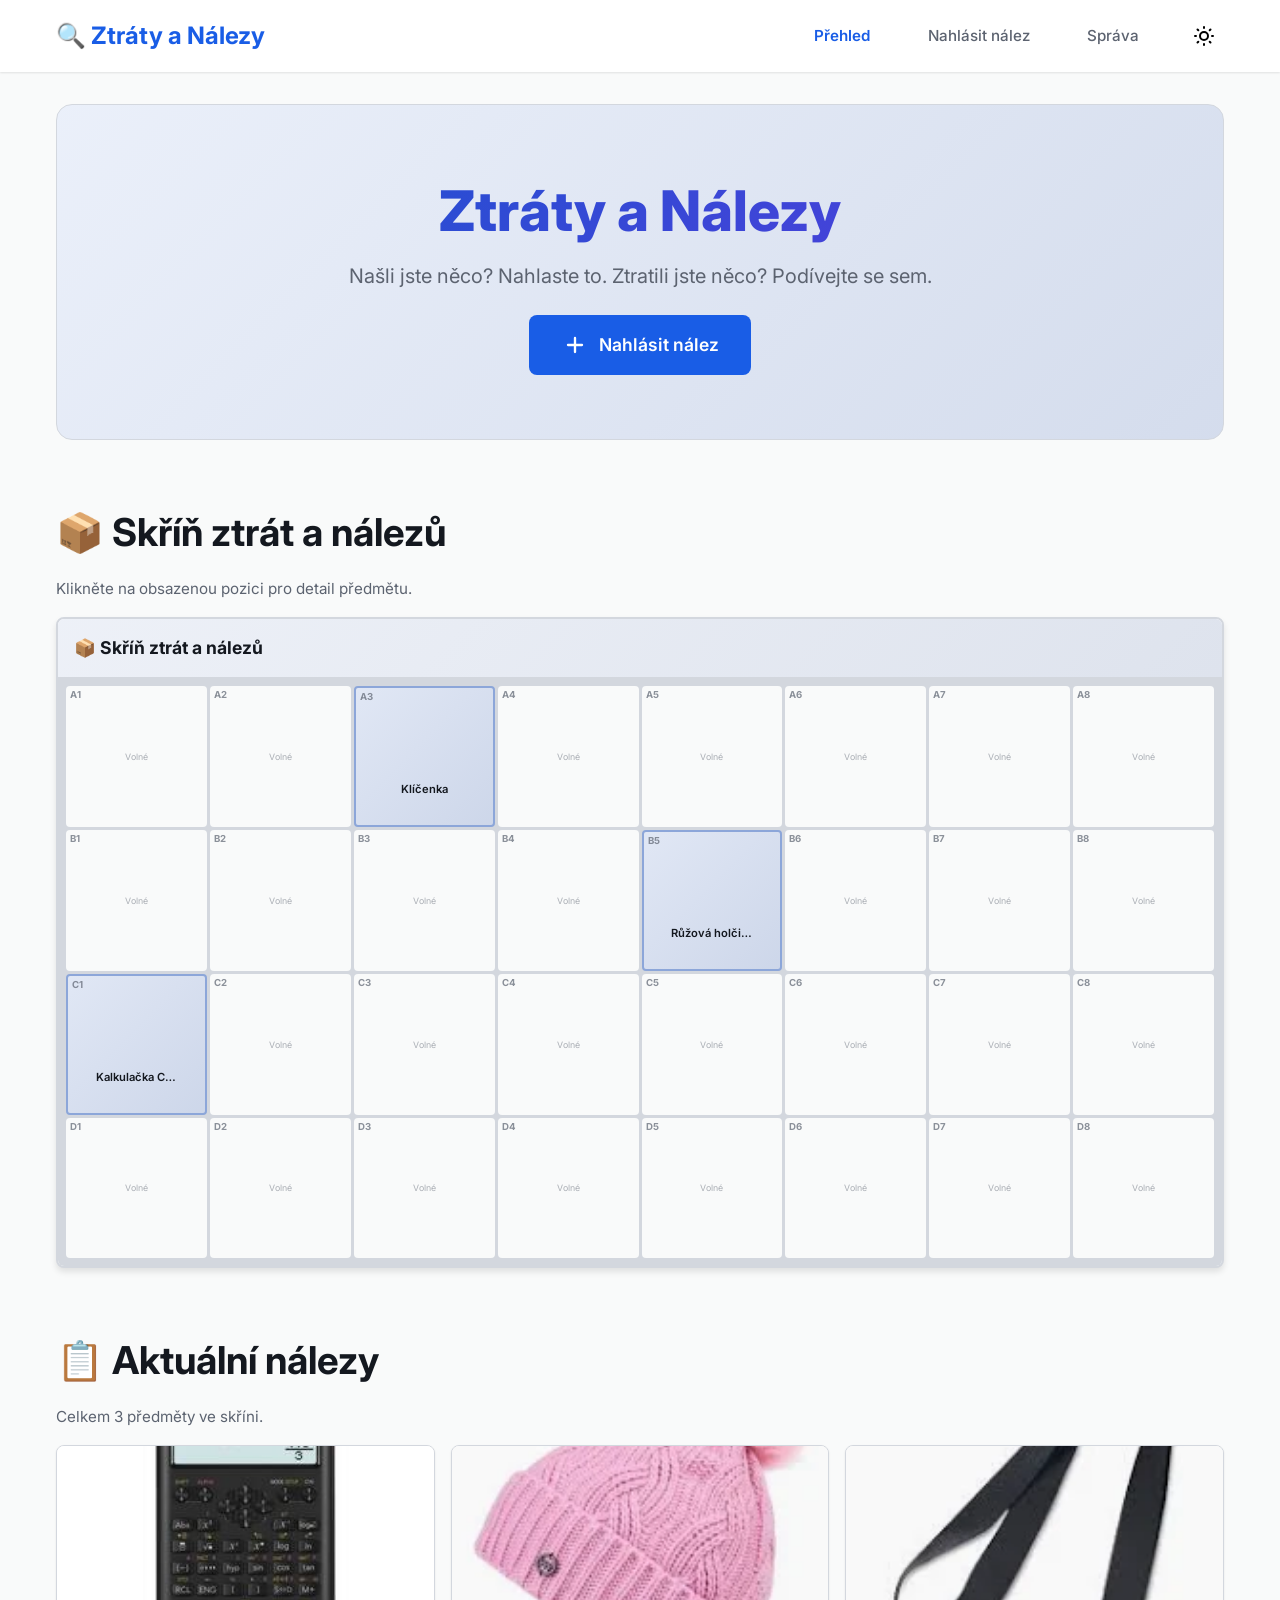
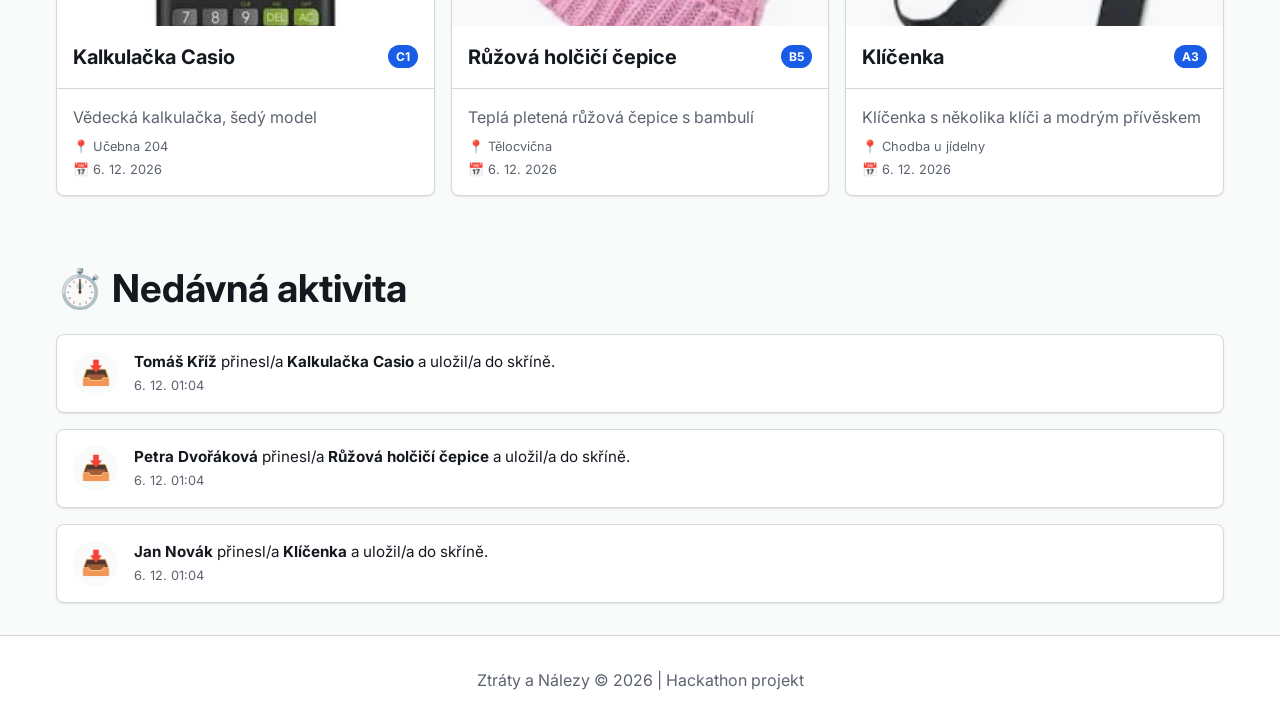
==== commit 6218077d: "feat: pridani sekce nedavna aktivita na hlavni stranku" ====
--- a/index.html
+++ b/index.html
@@ -74,6 +74,13 @@
                 <!-- Nálezy zde budou doplněny z JS -->
             </div>
         </section>
+
+        <section class="section">
+            <h2 class="section__title">⏱️ Nedávná aktivita</h2>
+            <div class="activity-log" id="activity-log-container">
+                <!-- Aktivita se načte pomocí JS -->
+            </div>
+        </section>
     </main>
 
     <footer class="footer">
--- a/stylesheets/common.css
+++ b/stylesheets/common.css
@@ -165,8 +165,11 @@
     transition: background-color var(--transition-duration), transform var(--transition-duration);
     color: hsl(0, 0%, 100%);
     text-decoration: none;
-    display: inline-block;
+    display: inline-flex;
+    align-items: center;
+    justify-content: center;
     text-align: center;
+    gap: 0.6rem;
 }
 
 .button:active {
@@ -175,17 +178,16 @@
 
 .button img,
 .button__icon {
-    width: 1.2em;
-    height: 1.2em;
-    vertical-align: middle;
-    margin-right: 0.5rem;
+    width: 1.4em;
+    height: 1.4em;
+    flex-shrink: 0;
     filter: brightness(0) invert(1);
 }
 
 .button--large img,
 .button--large .button__icon {
-    width: 1.4em;
-    height: 1.4em;
+    width: 1.6em;
+    height: 1.6em;
 }
 
 .button--primary {
--- a/stylesheets/cabinet.css
+++ b/stylesheets/cabinet.css
@@ -32,7 +32,7 @@
 
 .cabinet__grid {
     display: grid;
-    grid-template-columns: repeat(10, 1fr);
+    grid-template-columns: repeat(8, 1fr);
     gap: 3px;
     padding: var(--spacing-small);
     background-color: var(--border-color-main);
@@ -111,7 +111,7 @@
 }
 
 .cabinet__cell-name {
-    font-size: 0.5rem;
+    font-size: 0.7rem;
     font-weight: 600;
     color: var(--text-color-main);
     text-align: center;
@@ -183,7 +183,7 @@
 
 @media (max-width: 768px) {
     .cabinet__grid {
-        grid-template-columns: repeat(10, 1fr);
+        grid-template-columns: repeat(8, 1fr);
         gap: 2px;
         padding: 3px;
     }
@@ -198,7 +198,7 @@
     }
 
     .cabinet__cell-name {
-        font-size: 0.4rem;
+        font-size: 0.6rem;
     }
 
     .cabinet__cell-empty {
@@ -208,6 +208,6 @@
 
 @media (max-width: 480px) {
     .cabinet__grid {
-        grid-template-columns: repeat(5, 1fr);
+        grid-template-columns: repeat(4, 1fr);
     }
 }
--- a/stylesheets/views.css
+++ b/stylesheets/views.css
@@ -671,3 +671,144 @@
         padding: 0.5rem;
     }
 }
+
+/* ---- Modal ---- */
+.modal {
+    display: none;
+    position: fixed;
+    top: 0;
+    left: 0;
+    right: 0;
+    bottom: 0;
+    z-index: 1000;
+    align-items: center;
+    justify-content: center;
+}
+
+.modal--open {
+    display: flex;
+}
+
+.modal__overlay {
+    position: absolute;
+    top: 0;
+    left: 0;
+    right: 0;
+    bottom: 0;
+    background: rgba(0, 0, 0, 0.5);
+    backdrop-filter: blur(4px);
+}
+
+.modal__content {
+    position: relative;
+    background: var(--background-color-surface);
+    border-radius: var(--border-radius-standard);
+    box-shadow: var(--shadow-medium);
+    border: 1px solid var(--border-color-main);
+    width: 90%;
+    max-width: 500px;
+    max-height: 90vh;
+    display: flex;
+    flex-direction: column;
+    z-index: 1001;
+}
+
+.modal__header {
+    padding: var(--spacing-medium);
+    border-bottom: 1px solid var(--border-color-main);
+    display: flex;
+    justify-content: space-between;
+    align-items: center;
+}
+
+.modal__close {
+    background: none;
+    border: none;
+    font-size: 1.5rem;
+    cursor: pointer;
+    color: var(--text-color-muted);
+}
+
+.modal__body {
+    padding: var(--spacing-medium);
+    overflow-y: auto;
+}
+
+.classroom-grid {
+    display: grid;
+    grid-template-columns: repeat(auto-fill, minmax(80px, 1fr));
+    gap: var(--spacing-small);
+}
+
+.classroom-btn {
+    padding: 0.5rem;
+    background: var(--background-color-body);
+    border: 1px solid var(--border-color-main);
+    border-radius: var(--border-radius-standard);
+    text-align: center;
+    cursor: pointer;
+    font-size: 0.9rem;
+    font-weight: 600;
+    color: var(--text-color-main);
+    transition: all var(--transition-duration);
+}
+
+.classroom-btn:hover {
+    background: var(--color-primary);
+    color: white;
+    border-color: var(--color-primary);
+}
+
+/* ---- Activity Log / Historie ---- */
+.activity-list {
+    list-style: none;
+    display: flex;
+    flex-direction: column;
+    gap: var(--spacing-medium);
+    padding: 0;
+    margin: 0;
+}
+
+.activity-item {
+    display: flex;
+    align-items: center;
+    gap: var(--spacing-medium);
+    background: var(--background-color-surface);
+    padding: var(--spacing-medium);
+    border-radius: var(--border-radius-standard);
+    border: 1px solid var(--border-color-main);
+    box-shadow: var(--shadow-small);
+}
+
+.activity-icon {
+    font-size: 1.5rem;
+    background: var(--background-color-body);
+    width: 45px;
+    height: 45px;
+    display: flex;
+    align-items: center;
+    justify-content: center;
+    border-radius: 50%;
+    flex-shrink: 0;
+}
+
+.activity-content {
+    display: flex;
+    flex-direction: column;
+    gap: 0.25rem;
+}
+
+.activity-text {
+    font-size: 0.95rem;
+    color: var(--text-color-main);
+    line-height: 1.4;
+}
+
+.activity-text strong {
+    font-weight: 700;
+}
+
+.activity-date {
+    font-size: 0.8rem;
+    color: var(--text-color-muted);
+}
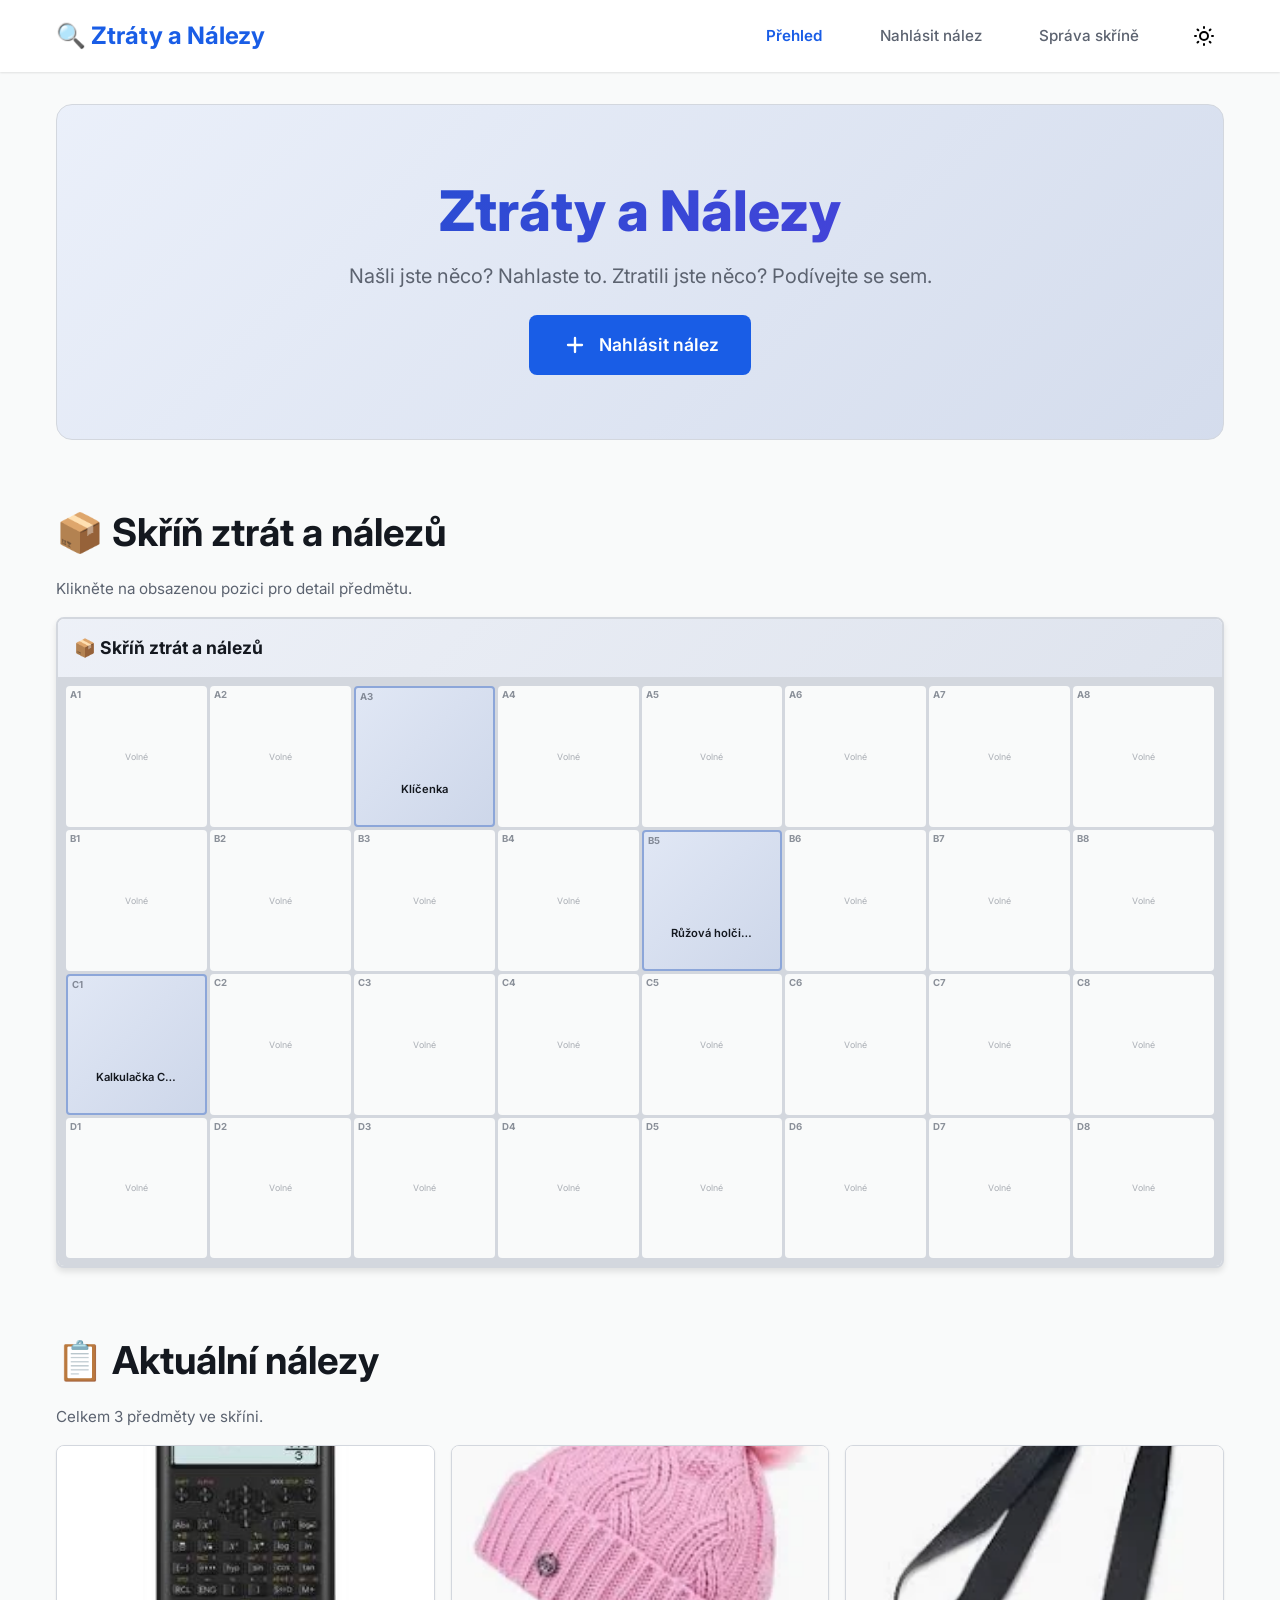
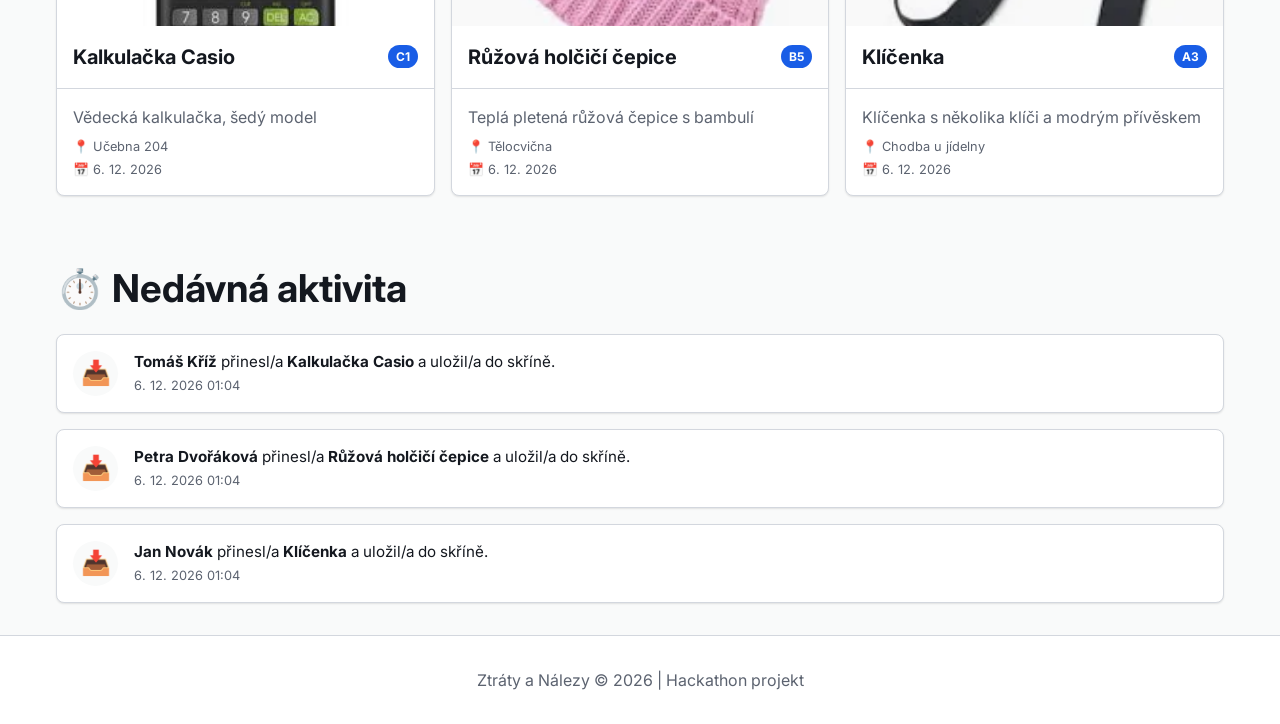
==== commit 8d8790e3: "feat: pridani roku do data v nedavne aktivite a prejmenovani spravy na sprava skrine" ====
--- a/index.html
+++ b/index.html
@@ -30,7 +30,7 @@
                     <a href="add.html" class="navbar__link">Nahlásit nález</a>
                 </li>
                 <li class="navbar__item">
-                    <a href="admin.html" class="navbar__link">Správa</a>
+                    <a href="admin.html" class="navbar__link">Správa skříně</a>
                 </li>
                 <li class="navbar__item">
                     <button class="navbar__theme-toggle" id="theme-toggle" aria-label="Přepnout motiv">
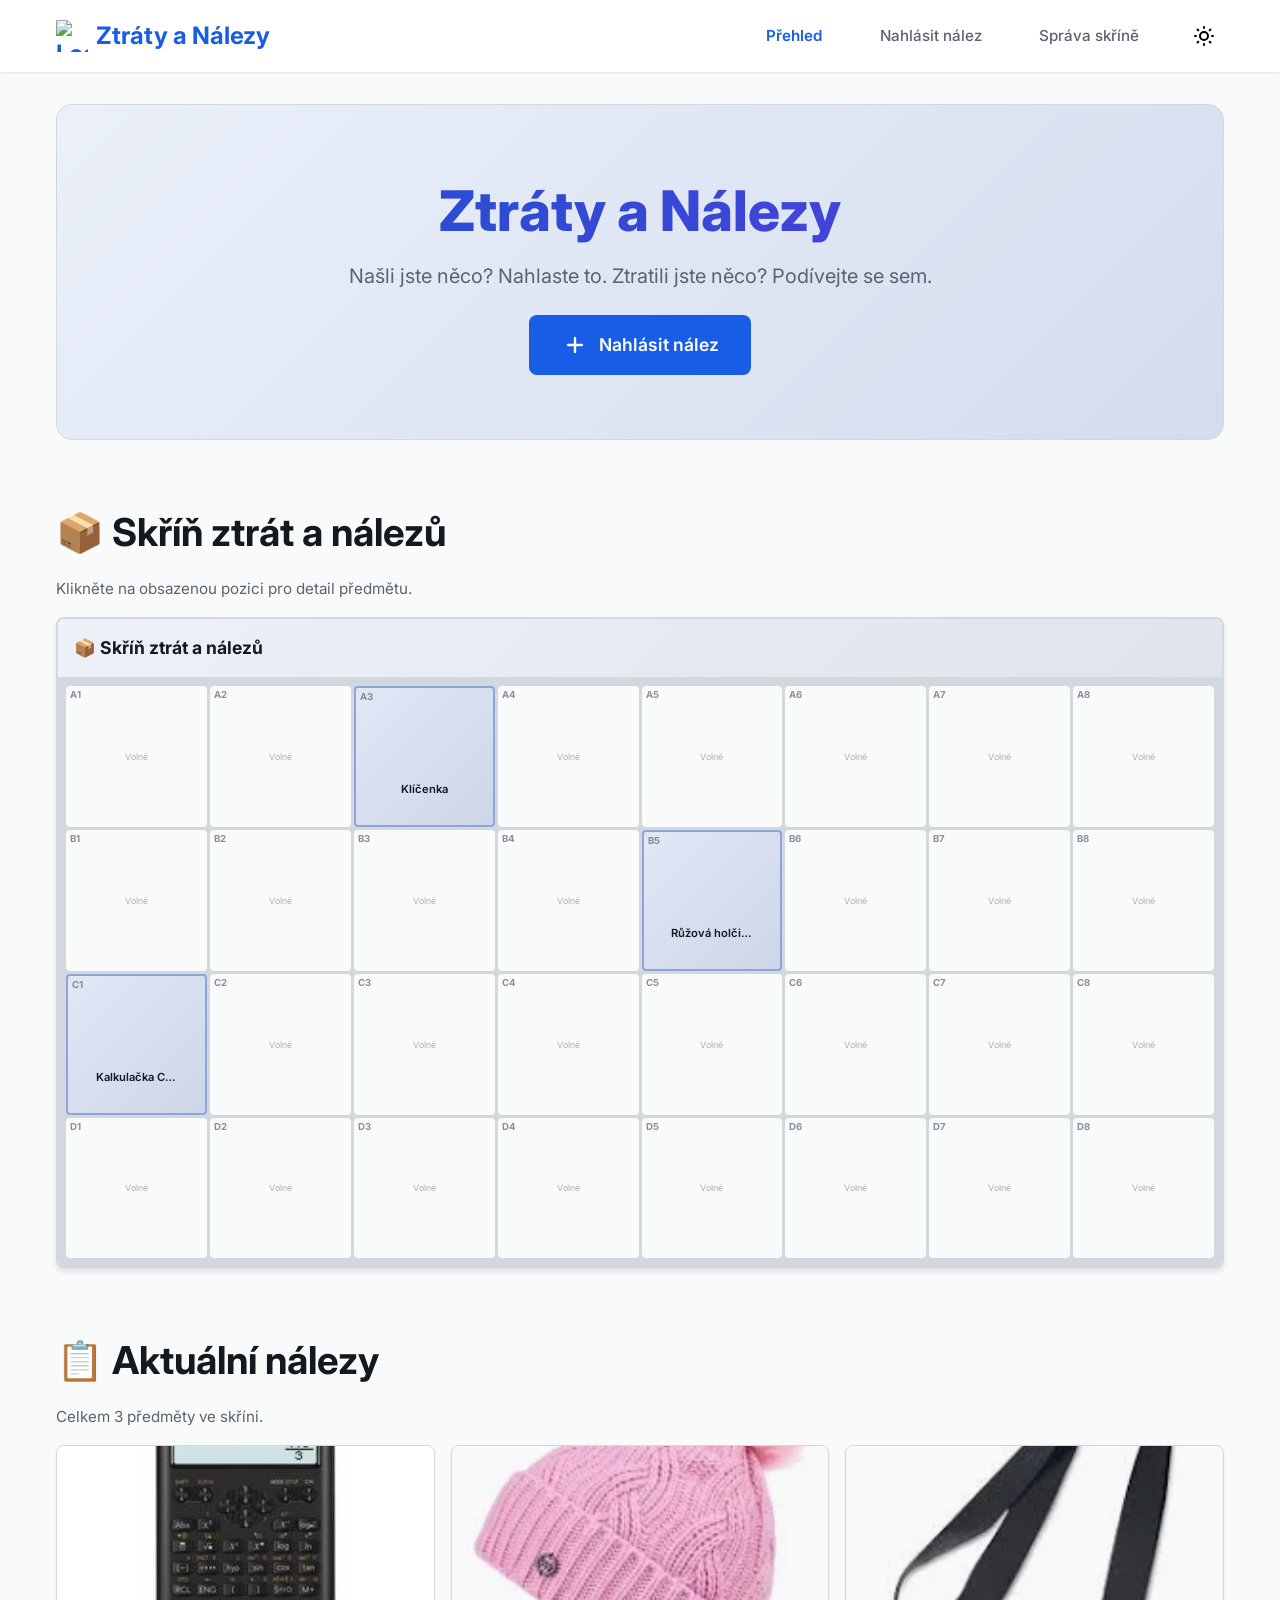
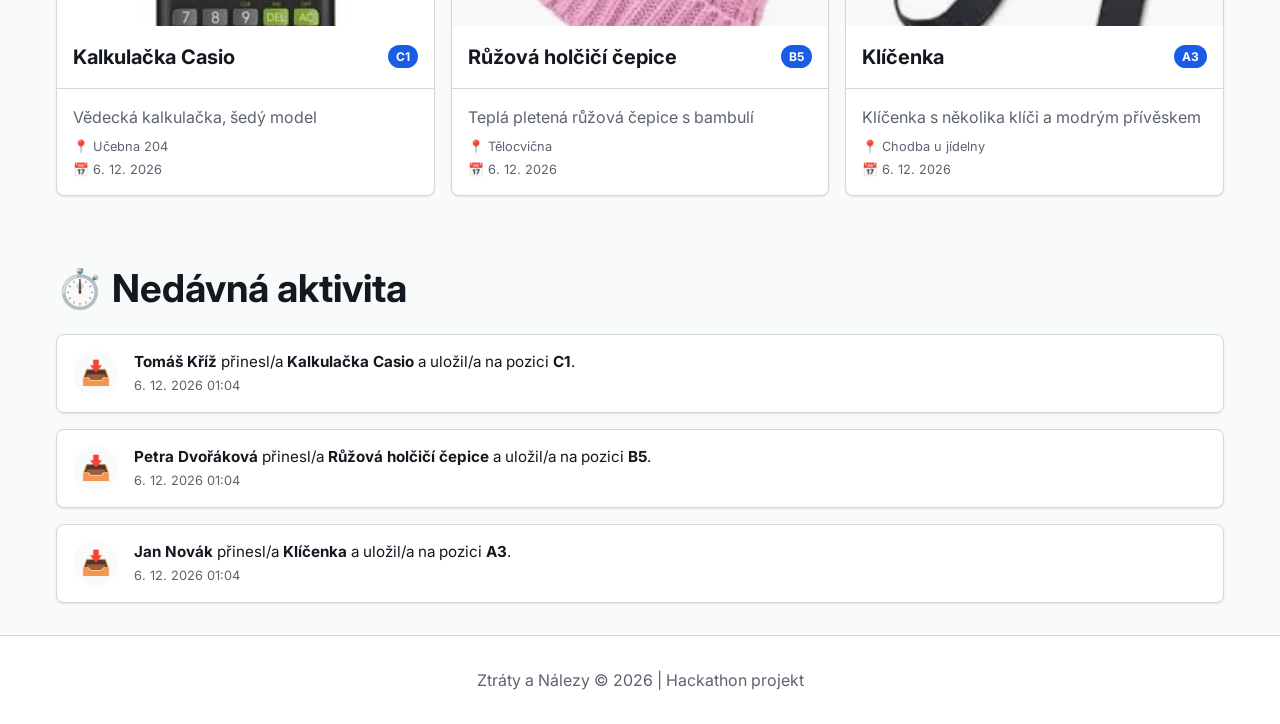
==== commit c7f0ab7a: "feat: pridani vygeneroveho loga ikony stranky a puncu" ====
--- a/index.html
+++ b/index.html
@@ -13,13 +13,14 @@
     <link rel="stylesheet" href="stylesheets/common.css">
     <link rel="stylesheet" href="stylesheets/cabinet.css">
     <link rel="stylesheet" href="stylesheets/views.css">
+    <link rel="icon" type="image/png" href="assets/logo.png">
 </head>
 
 <body>
     <nav class="navbar">
         <div class="navbar__container">
             <a href="index.html" class="navbar__brand">
-                <span class="navbar__logo">🔍</span>
+                <img src="assets/logo.png" alt="Logo" class="navbar__logo">
                 Ztráty a Nálezy
             </a>
             <ul class="navbar__menu" id="nav-menu">
--- a/stylesheets/common.css
+++ b/stylesheets/common.css
@@ -115,6 +115,15 @@
     font-weight: 700;
     text-decoration: none;
     color: var(--color-primary);
+    display: flex;
+    align-items: center;
+    gap: 0.5rem;
+}
+
+.navbar__logo {
+    width: 2rem;
+    height: 2rem;
+    object-fit: contain;
 }
 
 .navbar__menu {
--- a/stylesheets/cabinet.css
+++ b/stylesheets/cabinet.css
@@ -71,7 +71,6 @@
     opacity: 0.5;
 }
 
-/* Obsazená buňka */
 .cabinet__cell--occupied {
     background: linear-gradient(135deg,
             hsl(var(--hue), 50%, 92%),
@@ -123,7 +122,6 @@
     white-space: nowrap;
 }
 
-/* Volitelná buňka (ve formuláři) */
 .cabinet__cell--selectable {
     cursor: pointer;
     background-color: hsla(140, 50%, 92%, 1);
@@ -146,7 +144,6 @@
     border-color: hsla(140, 50%, 40%, 0.8);
 }
 
-/* Vybraná buňka */
 .cabinet__cell--selected {
     background-color: hsl(140, 60%, 75%) !important;
     border: 2px solid hsl(140, 70%, 40%) !important;
@@ -158,7 +155,6 @@
     border-color: hsl(140, 50%, 45%) !important;
 }
 
-/* Vybraná pozice label */
 .selected-position {
     display: none;
     padding: 0.5rem 1rem;
--- a/stylesheets/views.css
+++ b/stylesheets/views.css
@@ -2,7 +2,6 @@
    Views – styly pro jednotlivé pohledy a komponenty
    ============================================================================= */
 
-/* ---- Hero sekce ---- */
 .hero {
     text-align: center;
     padding: clamp(2rem, 6vw, 4rem) var(--spacing-medium);
@@ -44,7 +43,6 @@
     flex-wrap: wrap;
 }
 
-/* ---- Tlačítka – rozšíření ---- */
 .button--large {
     padding: 1rem 2rem;
     font-size: 1.1rem;
@@ -81,7 +79,6 @@
     opacity: 0.8;
 }
 
-/* ---- Cards – rozšíření ---- */
 .card--clickable {
     cursor: pointer;
 }
@@ -142,7 +139,6 @@
     color: var(--text-color-muted);
 }
 
-/* ---- Photo upload ---- */
 .photo-upload {
     position: relative;
 }
@@ -211,7 +207,6 @@
     color: var(--color-danger);
 }
 
-/* ---- Detail view ---- */
 .detail {
     display: grid;
     grid-template-columns: 1fr 1fr;
@@ -333,7 +328,6 @@
     font-size: 0.9rem;
 }
 
-/* Pickup form */
 .detail__pickup-form {
     padding: var(--spacing-medium);
     background: hsl(var(--hue), 30%, 95%);
@@ -377,7 +371,6 @@
     border-color: hsl(140, 20%, 30%);
 }
 
-/* ---- Success view ---- */
 .success-view {
     display: flex;
     justify-content: center;
@@ -485,7 +478,6 @@
     margin-top: 0.25rem;
 }
 
-/* Admin table */
 .admin-table-wrapper {
     overflow-x: auto;
     border-radius: var(--border-radius-standard);
@@ -585,7 +577,6 @@
     margin-bottom: 1.5rem;
 }
 
-/* ---- Loading spinner ---- */
 .loading-spinner {
     display: flex;
     flex-direction: column;
@@ -611,7 +602,6 @@
     }
 }
 
-/* ---- Form rozšíření ---- */
 .form__textarea {
     resize: vertical;
     min-height: 80px;
@@ -626,7 +616,6 @@
     margin-top: var(--spacing-small);
 }
 
-/* ---- View transitions ---- */
 .view-transition {
     animation: fadeIn 0.3s ease;
 }
@@ -643,7 +632,6 @@
     }
 }
 
-/* ---- Responsive ---- */
 @media (max-width: 768px) {
     .detail {
         grid-template-columns: 1fr;
@@ -672,7 +660,6 @@
     }
 }
 
-/* ---- Modal ---- */
 .modal {
     display: none;
     position: fixed;
@@ -759,7 +746,6 @@
     border-color: var(--color-primary);
 }
 
-/* ---- Activity Log / Historie ---- */
 .activity-list {
     list-style: none;
     display: flex;
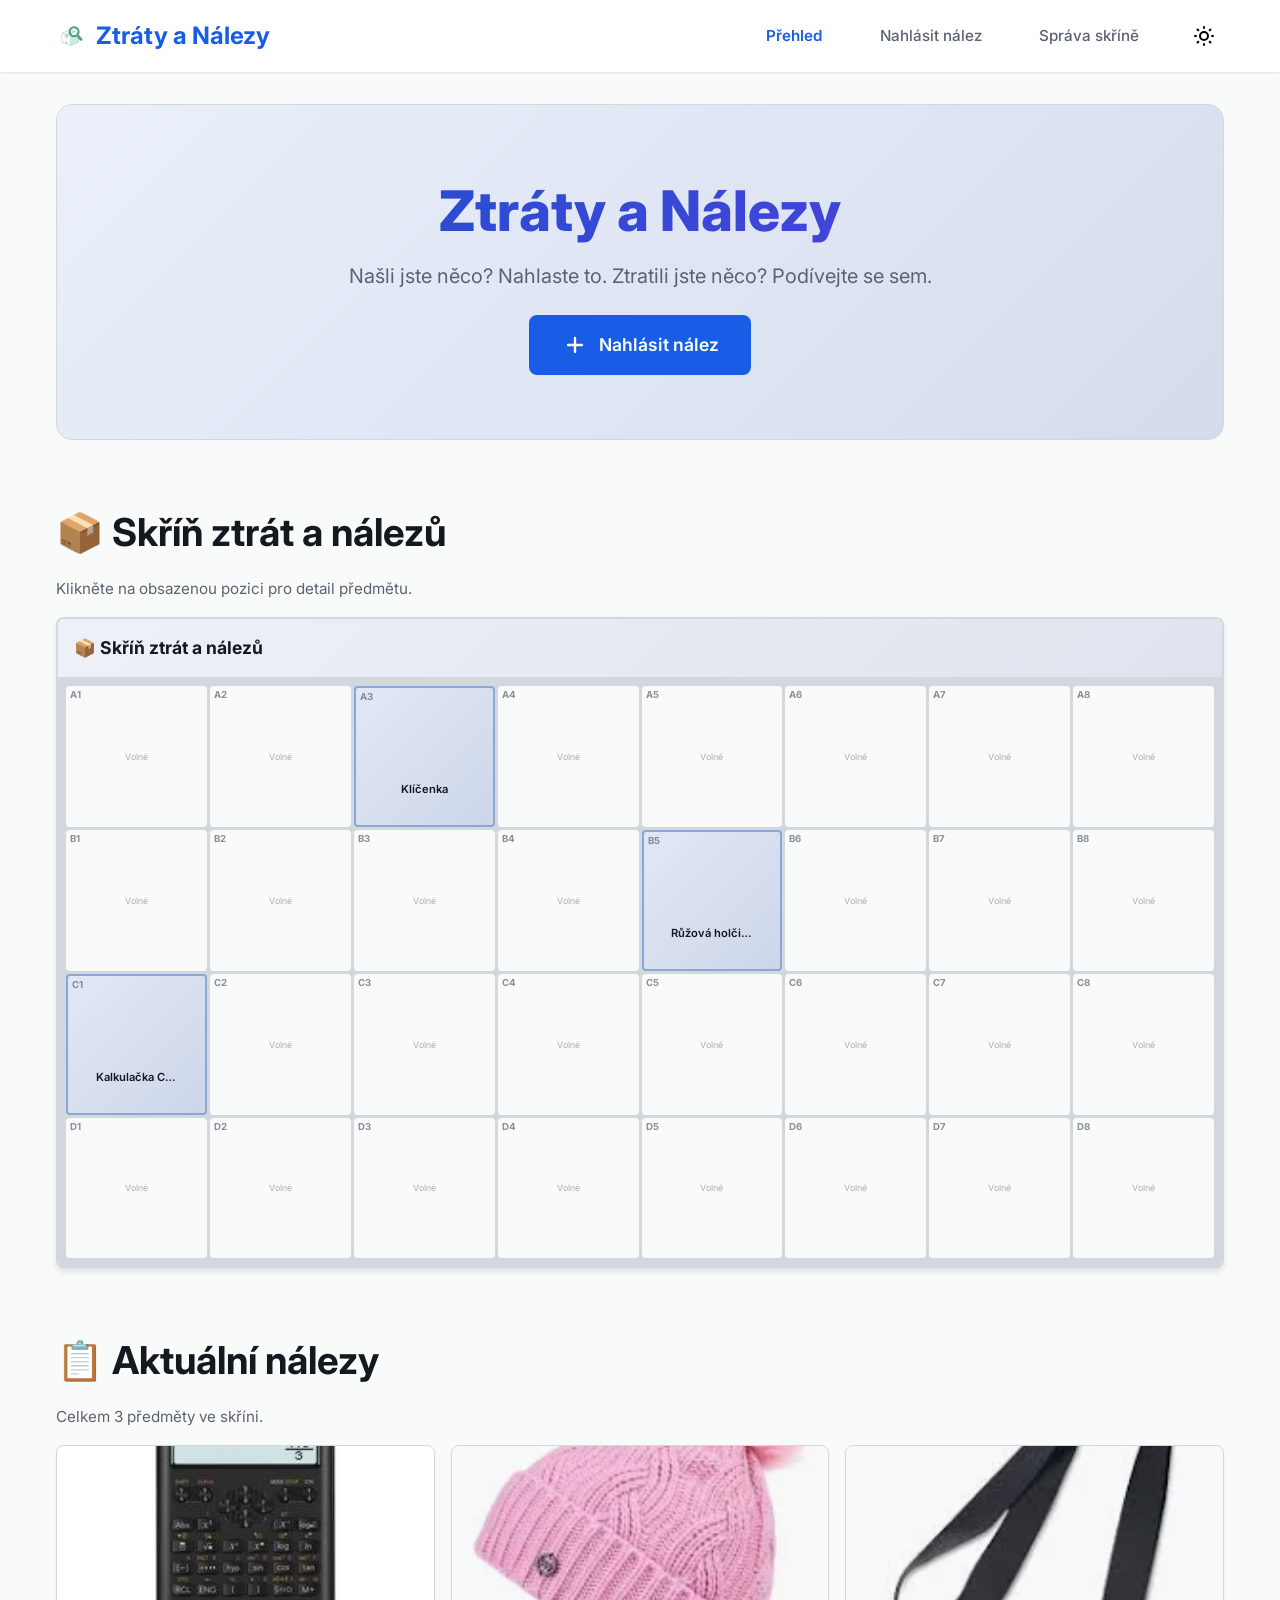
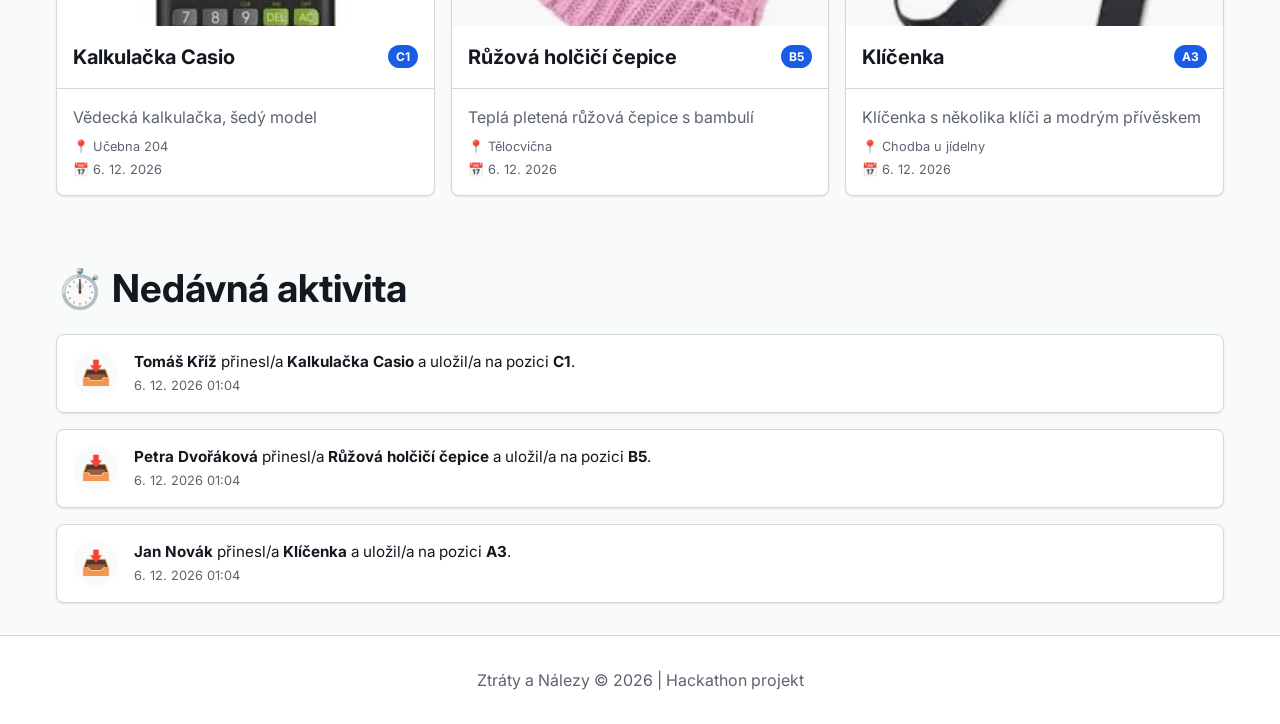
==== commit da35a9d7: "fix: explicitni pridani loga a cache buster" ====
--- a/index.html
+++ b/index.html
@@ -13,7 +13,7 @@
     <link rel="stylesheet" href="stylesheets/common.css">
     <link rel="stylesheet" href="stylesheets/cabinet.css">
     <link rel="stylesheet" href="stylesheets/views.css">
-    <link rel="icon" type="image/png" href="assets/logo.png">
+    <link rel="icon" type="image/png" href="assets/logo.png?v=2">
 </head>
 
 <body>
